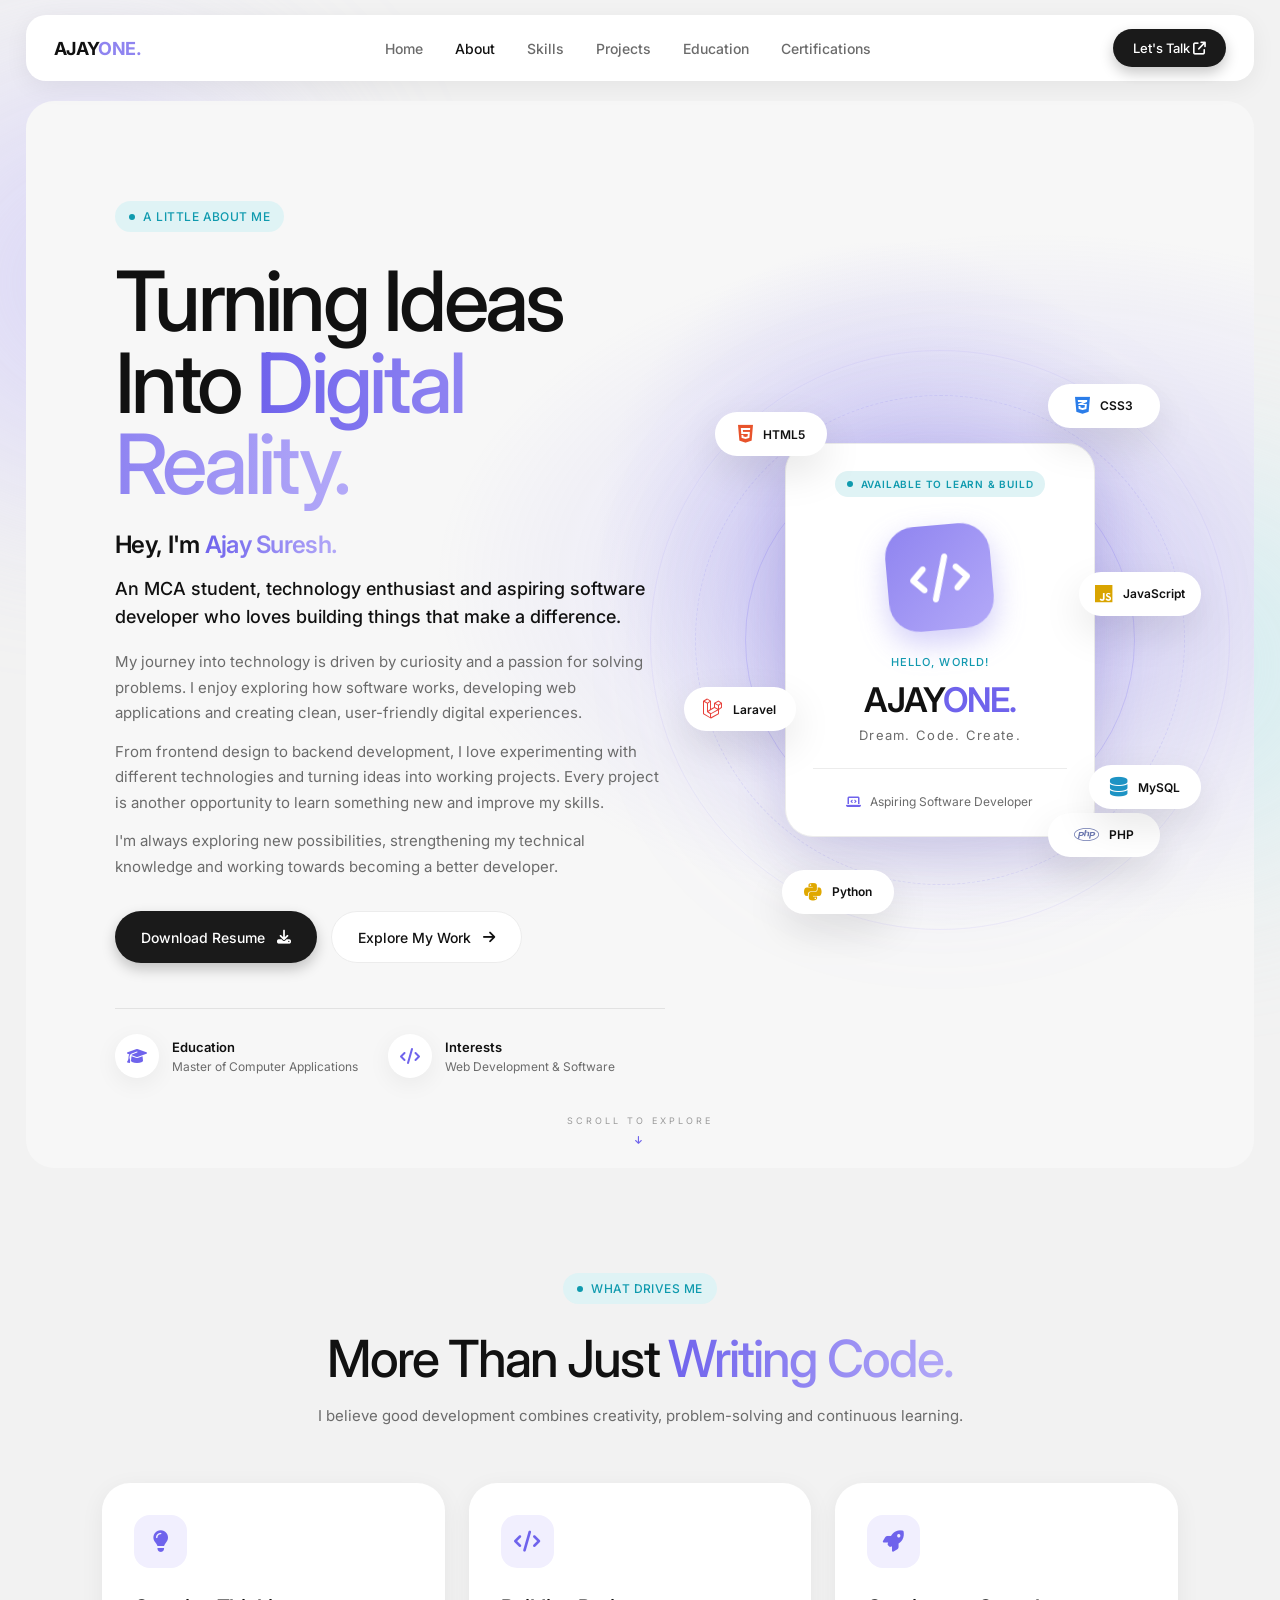
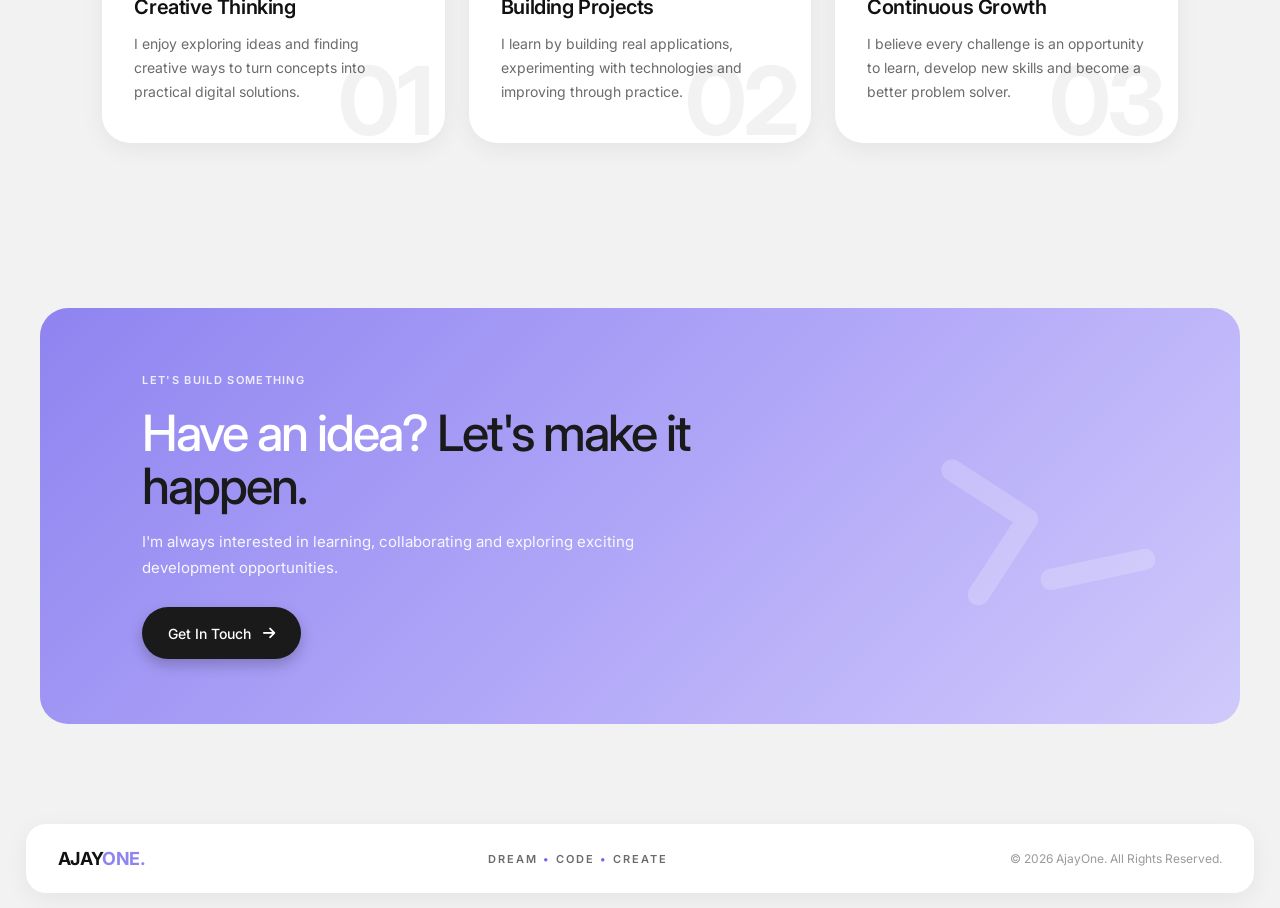
==== about.html @ 37a3a68d "Initial commit - AjayOne Portfolio" ====
<!DOCTYPE html>
<html lang="en">
<head>
    <meta charset="UTF-8">
    <meta name="viewport" content="width=device-width, initial-scale=1.0">
    <meta name="description" content="Meet Ajay Suresh — MCA student, aspiring software developer and technology enthusiast. Explore my journey, skills and interests.">
    <title>About Me | AjayOne</title>

    <link rel="preconnect" href="https://fonts.googleapis.com">
    <link rel="preconnect" href="https://fonts.gstatic.com" crossorigin>
    <link href="https://fonts.googleapis.com/css2?family=Inter:wght@400;500;600;700&display=swap" rel="stylesheet">
    <link rel="stylesheet" href="https://cdnjs.cloudflare.com/ajax/libs/font-awesome/6.7.2/css/all.min.css">

    <link rel="stylesheet" href="Assets/css/style.css">
    <link rel="stylesheet" href="Assets/css/about.css">
    <link rel="stylesheet" href="Assets/css/animations.css">
    <link rel="stylesheet" href="Assets/css/about-animations.css">
</head>

<body>

<!-- Effects -->
<div class="progress"></div>
<div class="cursor-dot"></div>
<div class="cursor-ring"></div>
<div class="blob blob-a" data-depth="60"></div>
<div class="blob blob-b" data-depth="40"></div>

<!-- NAVIGATION -->
<header class="header">
    <a href="index.html" class="logo">Ajay<span>One.</span></a>

    <nav class="navbar" id="navbar">
        <a href="index.html">Home</a>
        <a href="about.html" class="active">About</a>
        <a href="skills.html">Skills</a>
        <a href="projects.html">Projects</a>
        <a href="educations.html">Education</a>
        <a href="certifications.html">Certifications</a>
    </nav>

    <a href="contact.html" class="nav-btn" data-magnetic>
        Let's Talk <i class="fa-solid fa-arrow-up-right-from-square"></i>
    </a>

    <button class="menu-btn" id="menu-btn" aria-label="Toggle navigation" aria-expanded="false">
        <i class="fa-solid fa-bars"></i>
    </button>
</header>

<main>

    <!-- ABOUT HERO -->
    <section class="about-hero">
        <div class="about-container">

            <!-- LEFT CONTENT -->
            <div class="about-content">

                <div class="eyebrow" data-reveal>
                    <span class="eyebrow-dot"></span>
                    A LITTLE ABOUT ME
                </div>

                <h1 data-reveal style="--d:.1s">
                    Turning Ideas Into
                    <span>Digital Reality.</span>
                </h1>

                <h2 data-reveal style="--d:.2s">
                    Hey, I'm <span>Ajay Suresh.</span>
                </h2>

                <p class="about-intro" data-reveal style="--d:.3s">
                    An MCA student, technology enthusiast and aspiring
                    software developer who loves building things that
                    make a difference.
                </p>

                <p class="about-description" data-reveal style="--d:.4s">
                    My journey into technology is driven by curiosity
                    and a passion for solving problems. I enjoy exploring
                    how software works, developing web applications and
                    creating clean, user-friendly digital experiences.
                </p>

                <p class="about-description" data-reveal style="--d:.45s">
                    From frontend design to backend development, I love
                    experimenting with different technologies and turning
                    ideas into working projects. Every project is another
                    opportunity to learn something new and improve my skills.
                </p>

                <p class="about-description" data-reveal style="--d:.5s">
                    I'm always exploring new possibilities, strengthening
                    my technical knowledge and working towards becoming
                    a better developer.
                </p>

                <div class="about-actions" data-reveal style="--d:.6s">
                    <a href="Assets/documents/resume.pdf" class="about-btn primary-btn" data-magnetic download>
                        Download Resume <i class="fa-solid fa-download"></i>
                    </a>
                    <a href="projects.html" class="about-btn secondary-btn" data-magnetic>
                        Explore My Work <i class="fa-solid fa-arrow-right"></i>
                    </a>
                </div>

                <div class="about-highlights" data-reveal style="--d:.7s">
                    <div class="highlight">
                        <span class="highlight-icon"><i class="fa-solid fa-graduation-cap"></i></span>
                        <div>
                            <h3>Education</h3>
                            <p>Master of Computer Applications</p>
                        </div>
                    </div>

                    <div class="highlight">
                        <span class="highlight-icon"><i class="fa-solid fa-code"></i></span>
                        <div>
                            <h3>Interests</h3>
                            <p>Web Development & Software</p>
                        </div>
                    </div>
                </div>

            </div>

            <!-- RIGHT VISUAL -->
            <div class="about-visual">

                <div class="visual-glow"></div>
                <div class="orbit orbit-one"></div>
                <div class="orbit orbit-two"></div>
                <div class="orbit orbit-three"></div>

                <div class="developer-card">
                    <div class="card-top">
                        <span class="status-dot"></span>
                        <span>AVAILABLE TO LEARN & BUILD</span>
                    </div>

                    <div class="developer-avatar"><i class="fa-solid fa-code"></i></div>

                    <span class="developer-label">HELLO, WORLD!</span>
                    <h2>AJAY<span>ONE.</span></h2>
                    <p>Dream. Code. Create.</p>

                    <div class="card-divider"></div>

                    <div class="developer-role">
                        <i class="fa-solid fa-laptop-code"></i>
                        Aspiring Software Developer
                    </div>
                </div>

                <!-- FLOATING TECHNOLOGIES -->
                <div class="tech-badge badge-html" data-depth="40"><i class="fa-brands fa-html5"></i><span>HTML5</span></div>
                <div class="tech-badge badge-css" data-depth="55"><i class="fa-brands fa-css3-alt"></i><span>CSS3</span></div>
                <div class="tech-badge badge-js" data-depth="30"><i class="fa-brands fa-js"></i><span>JavaScript</span></div>
                <div class="tech-badge badge-php" data-depth="50"><i class="fa-brands fa-php"></i><span>PHP</span></div>
                <div class="tech-badge badge-python" data-depth="35"><i class="fa-brands fa-python"></i><span>Python</span></div>
                <div class="tech-badge badge-laravel" data-depth="45"><i class="fa-brands fa-laravel"></i><span>Laravel</span></div>
                <div class="tech-badge badge-mysql" data-depth="25"><i class="fa-solid fa-database"></i><span>MySQL</span></div>

            </div>
        </div>

        <div class="hero-bottom">
            <span>SCROLL TO EXPLORE</span>
            <i class="fa-solid fa-arrow-down"></i>
        </div>
    </section>

    <!-- MY APPROACH -->
    <section class="approach-section">

        <div class="section-heading">
            <div class="eyebrow" data-reveal>
                <span class="eyebrow-dot"></span>
                WHAT DRIVES ME
            </div>

            <h2 data-reveal style="--d:.1s">
                More Than Just <span>Writing Code.</span>
            </h2>

            <p data-reveal style="--d:.2s">
                I believe good development combines creativity,
                problem-solving and continuous learning.
            </p>
        </div>

        <div class="approach-grid">

            <article class="approach-card" data-reveal>
                <div class="approach-icon"><i class="fa-solid fa-lightbulb"></i></div>
                <h3>Creative Thinking</h3>
                <p>
                    I enjoy exploring ideas and finding creative ways
                    to turn concepts into practical digital solutions.
                </p>
                <span class="card-number">01</span>
            </article>

            <article class="approach-card" data-reveal style="--d:.15s">
                <div class="approach-icon"><i class="fa-solid fa-code"></i></div>
                <h3>Building Projects</h3>
                <p>
                    I learn by building real applications, experimenting
                    with technologies and improving through practice.
                </p>
                <span class="card-number">02</span>
            </article>

            <article class="approach-card" data-reveal style="--d:.3s">
                <div class="approach-icon"><i class="fa-solid fa-rocket"></i></div>
                <h3>Continuous Growth</h3>
                <p>
                    I believe every challenge is an opportunity to learn,
                    develop new skills and become a better problem solver.
                </p>
                <span class="card-number">03</span>
            </article>

        </div>
    </section>

    <!-- CLOSING CTA -->
    <section class="about-cta" data-reveal>

        <div class="cta-content">
            <span class="cta-label">LET'S BUILD SOMETHING</span>

            <h2>
                Have an idea?
                <span>Let's make it happen.</span>
            </h2>

            <p>
                I'm always interested in learning, collaborating
                and exploring exciting development opportunities.
            </p>

            <a href="contact.html" class="about-btn primary-btn" data-magnetic>
                Get In Touch <i class="fa-solid fa-arrow-right"></i>
            </a>
        </div>

        <div class="cta-decoration"><i class="fa-solid fa-terminal"></i></div>

    </section>

</main>

<!-- FOOTER -->
<footer class="about-footer">
    <a href="index.html" class="logo">Ajay<span>One.</span></a>
    <p class="footer-tagline">DREAM <span>•</span> CODE <span>•</span> CREATE</p>
    <p class="copyright">© 2026 AjayOne. All Rights Reserved.</p>
</footer>

<script src="Assets/js/about.js"></script>

</body>
</html>
---- Assets/css/style.css ----
/* ==========================================================
   Design tokens (colors taken from the reference design)
   ========================================================== */
:root {
    --bg: #f2f2f2;          /* soft gray page background */
    --surface: #ffffff;     /* cards, header */
    --text: #111111;        /* main text */
    --muted: #6b6b6b;       /* paragraphs */
    --dark: #1a1a1a;        /* black pill buttons */
    --border: #ececec;

    --lavender: #8f84f0;    /* purple gradient card */
    --lavender-soft: #cfc9fb;
    --teal: #0f9aae;        /* teal card / badge text */
    --teal-soft: #dff3f5;   /* badge background */

    --radius-lg: 28px;
    --radius-md: 20px;
    --shadow: 0 6px 24px rgba(0, 0, 0, 0.06);
    --shadow-btn: 0 6px 14px rgba(0, 0, 0, 0.22);
}

/* General Settings */
* {
    margin: 0;
    padding: 0;
    box-sizing: border-box;
    font-family: 'Inter', 'Helvetica Neue', Arial, sans-serif;
    scroll-behavior: smooth;
}

body {
    background: var(--bg);
    color: var(--text);
    overflow-x: hidden;
    -webkit-font-smoothing: antialiased;
}

a {
    text-decoration: none;
    color: inherit;
}

/* Navigation - floating white bar */
.header {
    width: calc(100% - 4%);
    margin: 15px auto 0;
    padding: 14px 28px;
    display: flex;
    align-items: center;
    justify-content: space-between;
    background: var(--surface);
    border-radius: var(--radius-md);
    box-shadow: var(--shadow);
    position: sticky;
    top: 15px;
    z-index: 100;
}

.logo {
    font-size: 18px;
    font-weight: 700;
    letter-spacing: -0.02em;
    text-transform: uppercase;
}

.logo span {
    color: var(--lavender);
}

.navbar {
    display: flex;
    gap: 32px;
}

.navbar a {
    color: var(--muted);
    font-size: 14px;
    font-weight: 500;
    transition: 0.3s;
}

.navbar a:hover,
.navbar a.active {
    color: var(--text);
}

.nav-btn {
    padding: 11px 20px;
    background: var(--dark);
    border-radius: 999px;
    color: #fff;
    font-size: 13px;
    font-weight: 500;
    box-shadow: var(--shadow-btn);
    transition: 0.3s;
}

.nav-btn:hover {
    transform: translateY(-2px);
    background: #000;
}

.menu-btn {
    display: none;
    background: none;
    border: none;
    color: var(--text);
    font-size: 24px;
    cursor: pointer;
}

/* Home Section */
.home {
    min-height: 88vh;
    margin: 20px 2% 0;
    padding: 80px 8%;
    display: flex;
    align-items: center;
    justify-content: space-between;
    gap: 60px;
    background: #f7f7f7;
    border-radius: var(--radius-lg);
}

.home-content {
    max-width: 650px;
}

/* "Available for work" badge */
.welcome {
    display: inline-flex;
    align-items: center;
    background: var(--teal-soft);
    color: var(--teal);
    font-size: 12px;
    font-weight: 500;
    letter-spacing: 0.04em;
    text-transform: uppercase;
    padding: 8px 14px;
    border-radius: 999px;
    margin-bottom: 28px;
}

.welcome span {
    display: inline-block;
    width: 6px;
    height: 6px;
    background: var(--teal);
    border-radius: 50%;
    margin-right: 8px;
}

.home h1 {
    font-size: clamp(48px, 7vw, 92px);
    line-height: 0.98;
    font-weight: 500;
    letter-spacing: -0.045em;
    color: var(--text);
}

.home h1 span {
    background: linear-gradient(90deg, #6f63ec, #b3a9f8);
    -webkit-background-clip: text;
    background-clip: text;
    color: transparent;
}

.description {
    color: var(--muted);
    font-size: 15px;
    line-height: 1.7;
    margin: 28px 0 32px;
    max-width: 440px;
}

/* Buttons - black pills */
.home-buttons {
    display: flex;
    gap: 14px;
    flex-wrap: wrap;
}

.btn {
    padding: 14px 24px;
    border-radius: 999px;
    font-size: 14px;
    font-weight: 500;
    transition: 0.3s;
}

.primary-btn {
    background: var(--dark);
    color: #fff;
    box-shadow: var(--shadow-btn);
}

.primary-btn:hover {
    transform: translateY(-3px);
    background: #000;
}

.secondary-btn {
    background: var(--surface);
    color: var(--text);
    border: 1px solid var(--border);
}

.secondary-btn:hover {
    border-color: var(--dark);
    transform: translateY(-3px);
}

/* Social Links - round white icon buttons */
.social-links {
    display: flex;
    gap: 12px;
    margin-top: 40px;
}

.social-links a {
    width: 44px;
    height: 44px;
    display: flex;
    align-items: center;
    justify-content: center;
    background: var(--surface);
    border-radius: 50%;
    color: var(--text);
    font-size: 18px;
    box-shadow: var(--shadow);
    transition: 0.3s;
}

.social-links a:hover {
    color: var(--lavender);
    transform: translateY(-4px);
}

/* Profile Image */
.home-image {
    position: relative;
    width: 350px;
    height: 420px;
    flex-shrink: 0;
}

.image-glow {
    position: absolute;
    inset: 20px;
    background: linear-gradient(135deg, var(--lavender), var(--lavender-soft));
    filter: blur(70px);
    opacity: 0.6;
}

.profile-card {
    position: relative;
    width: 100%;
    height: 100%;
    padding: 10px;
    border-radius: var(--radius-lg);
    overflow: hidden;
    background: var(--surface);
    box-shadow: var(--shadow);
}

.profile-card img {
    width: 100%;
    height: 100%;
    object-fit: cover;
    border-radius: 20px;
}

.floating-card {
    position: absolute;
    bottom: 25px;
    left: -45px;
    background: var(--surface);
    border: 1px solid var(--border);
    padding: 14px 20px;
    border-radius: 16px;
    display: flex;
    align-items: center;
    gap: 14px;
    box-shadow: 0 10px 30px rgba(0, 0, 0, 0.1);
}

.floating-card i {
    color: var(--lavender);
    font-size: 24px;
}

.floating-card h4 {
    font-size: 15px;
    font-weight: 600;
    color: var(--text);
}

.floating-card p {
    color: var(--muted);
    font-size: 12px;
    margin-top: 3px;
}

/* Responsive */
@media (max-width: 900px) {
    .header {
        padding: 14px 20px;
    }

    .navbar {
        gap: 18px;
    }

    .home {
        padding: 70px 6%;
    }

    .home-image {
        width: 280px;
        height: 350px;
    }
}

@media (max-width: 650px) {
    .nav-btn {
        display: none;
    }

    .menu-btn {
        display: block;
    }

    .navbar {
        display: none;
        position: absolute;
        top: 70px;
        left: 0;
        width: 100%;
        background: var(--surface);
        padding: 25px;
        border-radius: var(--radius-md);
        box-shadow: var(--shadow);
        flex-direction: column;
        text-align: center;
    }

    .navbar.show {
        display: flex;
    }

    .home {
        flex-direction: column;
        text-align: center;
        padding: 55px 7%;
    }

    .description {
        margin-left: auto;
        margin-right: auto;
    }

    .home-buttons,
    .social-links {
        justify-content: center;
    }

    .home-image {
        width: 270px;
        height: 330px;
        margin-top: 30px;
    }

    .floating-card {
        left: -15px;
    }
}

/* animations.css - load AFTER style.css */

/* Scroll progress bar */
.progress {
    position: fixed;
    top: 0;
    left: 0;
    width: 100%;
    height: 3px;
    background: linear-gradient(90deg, var(--lavender), #38bdf8);
    transform: scaleX(0);
    transform-origin: left;
    z-index: 300;
}

/* Drifting background blobs */
.blob {
    position: fixed;
    border-radius: 50%;
    filter: blur(90px);
    opacity: 0.55;
    z-index: -1;
    pointer-events: none;
    animation: drift 14s ease-in-out infinite alternate;
}

.blob-a { width: 420px; height: 420px; background: var(--lavender-soft); top: 8%; left: -120px; }
.blob-b { width: 380px; height: 380px; background: #bfeaf0; bottom: 5%; right: -100px; animation-delay: -6s; }

/* Header */
.header { transition: padding 0.3s, box-shadow 0.3s; }
.header.scrolled { padding-top: 10px; padding-bottom: 10px; box-shadow: var(--shadow-hover); }

/* Hero: glass panel + mouse spotlight */
.home {
    position: relative;
    overflow: hidden;
    background: rgba(255, 255, 255, 0.55);
    backdrop-filter: blur(18px);
}

.home::before {
    content: "";
    position: absolute;
    inset: 0;
    background: radial-gradient(480px circle at var(--mx, 70%) var(--my, 40%), rgba(143, 132, 240, 0.28), transparent 60%);
    pointer-events: none;
}

.home-content,
.home-image { position: relative; z-index: 1; }

/* Headline line-by-line reveal */
.home h1 b { font-weight: inherit; }
.line { display: block; overflow: hidden; padding-bottom: 0.1em; }
.line > b {
    display: block;
    transform: translateY(110%);
    animation: rise 0.9s cubic-bezier(0.2, 0.8, 0.2, 1) forwards;
    animation-delay: calc(var(--i) * 0.12s + 0.2s);
}

/* Animated gradient word */
.home h1 span {
    background: linear-gradient(90deg, #6f63ec, #b3a9f8, #38bdf8, #6f63ec);
    background-size: 300% auto;
    -webkit-background-clip: text;
    background-clip: text;
    animation: shine 6s linear infinite;
}

/* Typed line */
.typed-line { margin-top: 22px; font-size: 20px; font-weight: 500; color: var(--text); }
.typed-line span { color: var(--lavender-deep); }
.caret { display: inline-block; width: 2px; height: 1.1em; margin-left: 3px; vertical-align: -3px; background: var(--lavender-deep); animation: blink 1s steps(1) infinite; }
.typed-line + .description { margin-top: 14px; }

/* Scroll reveal */
[data-reveal] {
    opacity: 0;
    transform: translateY(30px);
    transition: opacity 0.8s ease, transform 0.8s cubic-bezier(0.2, 0.8, 0.2, 1);
    transition-delay: var(--d, 0s);
}
[data-reveal].in { opacity: 1; transform: none; }

/* Pulsing badge dot + glow */
.welcome span { animation: pulse 2s infinite; }
.image-glow { animation: glow 5s ease-in-out infinite alternate; }

/* 3D tilt card + glare */
.home-image { perspective: 900px; }
.profile-card { transform-style: preserve-3d; transition: transform 0.2s ease-out; }
.profile-card::after {
    content: "";
    position: absolute;
    inset: 0;
    border-radius: inherit;
    background: radial-gradient(circle at var(--gx, 50%) var(--gy, 0%), rgba(255, 255, 255, 0.4), transparent 55%);
    opacity: 0;
    transition: opacity 0.3s;
    pointer-events: none;
}
.home-image:hover .profile-card::after { opacity: 1; }

/* Floating tech chips */
.chip {
    position: absolute;
    z-index: 3;
    width: 48px;
    height: 48px;
    display: grid;
    place-items: center;
    border-radius: 16px;
    background: var(--surface);
    box-shadow: var(--shadow-hover);
    font-size: 21px;
    animation: bob 5s ease-in-out infinite;
}
.chip-1 { top: -18px; right: -20px; color: #e8532b; }
.chip-2 { top: 40%; left: -34px; color: #d9a400; animation-delay: -1.5s; }
.chip-3 { bottom: -18px; right: 40px; color: #6c78b0; animation-delay: -3s; }
.floating-card { animation: bob 6s ease-in-out infinite; }

/* Stats */
.stats { display: flex; gap: 36px; margin-top: 40px; padding-top: 26px; border-top: 1px solid #e2e2e2; }
.stats strong { display: block; font-size: 32px; font-weight: 600; letter-spacing: -0.04em; }
.stats span { color: var(--muted); font-size: 13px; }

/* Tech ticker */
.marquee {
    margin: 20px 2% 40px;
    padding: 18px 0;
    overflow: hidden;
    border-radius: var(--radius-md);
    background: var(--surface);
    box-shadow: var(--shadow);
    -webkit-mask-image: linear-gradient(90deg, transparent, #000 8%, #000 92%, transparent);
    mask-image: linear-gradient(90deg, transparent, #000 8%, #000 92%, transparent);
}
.track { display: flex; gap: 14px; width: max-content; animation: scroll 28s linear infinite; }
.marquee:hover .track { animation-play-state: paused; }
.track span {
    display: inline-flex;
    align-items: center;
    gap: 10px;
    padding: 10px 20px;
    border-radius: 999px;
    background: var(--lavender-tint, #f1effe);
    color: var(--text);
    font-size: 14px;
    font-weight: 500;
    white-space: nowrap;
    transition: 0.3s;
}
.track span:hover { background: var(--dark); color: #fff; }
.track i { color: var(--lavender-deep, #6f63ec); }
.track span:hover i { color: #fff; }

/* Button ripple */
.btn { position: relative; overflow: hidden; }
.ripple {
    position: absolute;
    width: 20px;
    height: 20px;
    margin: -10px 0 0 -10px;
    border-radius: 50%;
    background: rgba(255, 255, 255, 0.5);
    pointer-events: none;
    animation: ripple 0.6s ease-out forwards;
}
.secondary-btn .ripple { background: rgba(143, 132, 240, 0.35); }

/* Custom cursor (mouse devices only) */
.cursor-dot,
.cursor-ring {
    position: fixed;
    top: 0;
    left: 0;
    z-index: 999;
    border-radius: 50%;
    pointer-events: none;
    opacity: 0;
    transition: opacity 0.3s, width 0.25s, height 0.25s, margin 0.25s, background 0.25s;
}
.cursor-dot { width: 8px; height: 8px; margin: -4px 0 0 -4px; background: var(--dark); }
.cursor-ring { width: 38px; height: 38px; margin: -19px 0 0 -19px; border: 1.5px solid var(--lavender); }
.cursor-ring.hover { width: 64px; height: 64px; margin: -32px 0 0 -32px; background: rgba(143, 132, 240, 0.18); }
.has-cursor .cursor-dot,
.has-cursor .cursor-ring { opacity: 1; }
.has-cursor, .has-cursor a, .has-cursor button { cursor: none; }

/* Keyframes */
@keyframes rise { to { transform: none; } }
@keyframes shine { to { background-position: 300% center; } }
@keyframes blink { 50% { opacity: 0; } }
@keyframes drift { to { transform: translate(60px, -40px) scale(1.15); } }
@keyframes bob { 50% { transform: translateY(-12px); } }
@keyframes glow { to { opacity: 0.75; transform: scale(1.08); } }
@keyframes scroll { to { transform: translateX(-50%); } }
@keyframes ripple { to { transform: scale(18); opacity: 0; } }
@keyframes pulse {
    0% { box-shadow: 0 0 0 0 rgba(15, 154, 174, 0.5); }
    100% { box-shadow: 0 0 0 10px rgba(15, 154, 174, 0); }
}

/* Responsive */
@media (pointer: coarse) { .cursor-dot, .cursor-ring { display: none; } }
@media (max-width: 650px) {
    .stats { justify-content: center; gap: 24px; }
    .chip-2 { left: -14px; }
    .chip-1 { right: -10px; }
    .typed-line { font-size: 17px; }
}

@media (prefers-reduced-motion: reduce) {
    *, *::before, *::after { animation: none !important; transition: none !important; }
    .line > b, [data-reveal] { opacity: 1; transform: none; }
}
---- Assets/css/about.css ----
/* =========================================
   AJAYONE - ABOUT PAGE (light design)
========================================= */

:root {
    --about-bg: #f2f2f2;
    --about-panel: #f7f7f7;
    --about-card: #ffffff;
    --about-text: #111111;
    --about-muted: #6b6b6b;
    --about-dark: #1a1a1a;
    --about-border: #ececec;

    --about-purple: #6f63ec;
    --about-lavender: #8f84f0;
    --about-lavender-soft: #cfc9fb;
    --about-lavender-tint: #f1effe;
    --about-teal: #0f9aae;
    --about-teal-soft: #dff3f5;
    --about-green: #1f9d55;

    --radius-lg: 28px;
    --radius-md: 20px;
    --shadow: 0 6px 24px rgba(0, 0, 0, 0.06);
    --shadow-hover: 0 16px 40px rgba(0, 0, 0, 0.1);
    --shadow-btn: 0 6px 14px rgba(0, 0, 0, 0.22);
}

html {
    scroll-behavior: smooth;
}

body {
    background: var(--about-bg);
    color: var(--about-text);
    font-family: 'Inter', 'Helvetica Neue', Arial, sans-serif;
    overflow-x: hidden;
    -webkit-font-smoothing: antialiased;
}

/* =========================================
   HERO SECTION
========================================= */

.about-hero {
    position: relative;
    min-height: 850px;
    margin: 20px 2% 0;
    padding: 100px 7% 90px;
    display: flex;
    align-items: center;
    overflow: hidden;
    border-radius: var(--radius-lg);
    background:
        radial-gradient(ellipse at 82% 45%, rgba(143,132,240,0.28), transparent 42%),
        var(--about-panel);
}

.about-container {
    width: 100%;
    max-width: 1400px;
    margin: auto;
    display: grid;
    grid-template-columns: 1.1fr 0.9fr;
    align-items: center;
    gap: 50px;
}

/* =========================================
   LEFT CONTENT
========================================= */

.about-content {
    position: relative;
    z-index: 2;
    animation: contentReveal 1s ease both;
}

/* Eyebrow = teal pill badge */
.eyebrow {
    display: inline-flex;
    align-items: center;
    gap: 8px;
    margin-bottom: 28px;
    padding: 8px 14px;
    border-radius: 999px;
    background: var(--about-teal-soft);
    color: var(--about-teal);
    font-size: 12px;
    font-weight: 500;
    letter-spacing: 0.04em;
    text-transform: uppercase;
}

.eyebrow-dot {
    width: 6px;
    height: 6px;
    border-radius: 50%;
    background: var(--about-teal);
}

.about-content h1 {
    max-width: 720px;
    margin-bottom: 25px;
    font-size: clamp(46px, 6.5vw, 88px);
    line-height: 0.98;
    font-weight: 500;
    letter-spacing: -0.045em;
}

.about-content h1 span,
.about-content h2 span,
.section-heading h2 span,
.cta-content h2 span {
    background: linear-gradient(110deg, #6f63ec, #b3a9f8);
    -webkit-background-clip: text;
    background-clip: text;
    color: transparent;
}

.about-content > h2 {
    font-size: 24px;
    font-weight: 600;
    letter-spacing: -0.03em;
    margin-bottom: 16px;
}

.about-intro {
    max-width: 580px;
    color: var(--about-text);
    font-size: 18px;
    line-height: 1.6;
    font-weight: 500;
    margin-bottom: 17px;
}

.about-description {
    max-width: 580px;
    color: var(--about-muted);
    font-size: 15px;
    line-height: 1.7;
    margin-bottom: 13px;
}

/* =========================================
   BUTTONS
========================================= */

.about-actions {
    display: flex;
    flex-wrap: wrap;
    align-items: center;
    gap: 14px;
    margin-top: 32px;
}

.about-btn {
    min-height: 52px;
    padding: 0 26px;
    display: inline-flex;
    align-items: center;
    justify-content: center;
    gap: 12px;
    border-radius: 999px;
    text-decoration: none;
    font-family: inherit;
    font-size: 14px;
    font-weight: 500;
    transition: 0.3s ease;
}

.primary-btn {
    color: #fff;
    background: var(--about-dark);
    box-shadow: var(--shadow-btn);
}

.primary-btn:hover {
    transform: translateY(-3px);
    background: #000;
}

.secondary-btn {
    color: var(--about-text);
    border: 1px solid var(--about-border);
    background: var(--about-card);
}

.secondary-btn:hover {
    border-color: var(--about-dark);
    transform: translateY(-3px);
}

.about-btn i {
    transition: transform 0.3s ease;
}

.about-btn:hover i {
    transform: translateX(4px);
}

/* =========================================
   QUICK HIGHLIGHTS
========================================= */

.about-highlights {
    display: flex;
    flex-wrap: wrap;
    gap: 30px;
    margin-top: 45px;
    padding-top: 25px;
    border-top: 1px solid #e2e2e2;
}

.highlight {
    display: flex;
    align-items: center;
    gap: 13px;
}

.highlight-icon {
    width: 44px;
    height: 44px;
    display: grid;
    place-items: center;
    color: var(--about-purple);
    background: var(--about-card);
    border-radius: 50%;
    box-shadow: var(--shadow);
}

.highlight h3 {
    font-size: 13px;
    font-weight: 600;
    margin-bottom: 4px;
}

.highlight p {
    color: var(--about-muted);
    font-size: 12px;
}

/* =========================================
   RIGHT VISUAL
========================================= */

.about-visual {
    min-height: 570px;
    position: relative;
    display: flex;
    align-items: center;
    justify-content: center;
    animation: visualReveal 1.2s ease both;
}

.visual-glow {
    position: absolute;
    width: 350px;
    height: 350px;
    border-radius: 50%;
    background: var(--about-lavender);
    opacity: 0.35;
    filter: blur(90px);
}

.orbit {
    position: absolute;
    border: 1px solid rgba(143,132,240,0.3);
    border-radius: 50%;
    pointer-events: none;
}

.orbit-one {
    width: 390px;
    height: 390px;
    animation: orbitRotate 25s linear infinite;
}

.orbit-two {
    width: 490px;
    height: 490px;
    border-style: dashed;
    opacity: 0.6;
    animation: orbitRotate 35s linear infinite reverse;
}

.orbit-three {
    width: 580px;
    height: 580px;
    opacity: 0.35;
}

/* =========================================
   DEVELOPER CARD
========================================= */

.developer-card {
    position: relative;
    z-index: 2;
    width: 310px;
    min-height: 360px;
    padding: 27px;
    text-align: center;
    border-radius: var(--radius-lg);
    border: 1px solid var(--about-border);
    background: var(--about-card);
    box-shadow: 0 20px 50px rgba(60, 50, 140, 0.15);
    transition: 0.4s ease;
}

.developer-card:hover {
    transform: translateY(-8px);
    box-shadow: 0 26px 60px rgba(60, 50, 140, 0.22);
}

.card-top {
    display: inline-flex;
    justify-content: center;
    align-items: center;
    gap: 8px;
    padding: 7px 12px;
    border-radius: 999px;
    background: var(--about-teal-soft);
    color: var(--about-teal);
    font-size: 10px;
    letter-spacing: 0.08em;
    font-weight: 600;
}

.status-dot {
    width: 6px;
    height: 6px;
    background: var(--about-teal);
    border-radius: 50%;
}

.developer-avatar {
    width: 105px;
    height: 105px;
    margin: 28px auto 20px;
    display: grid;
    place-items: center;
    border-radius: 30px;
    background: linear-gradient(135deg, #8f84f0, #b3a9f8);
    box-shadow: 0 12px 30px rgba(143,132,240,0.4);
    transform: rotate(-5deg);
}

.developer-avatar i {
    font-size: 48px;
    color: #fff;
}

.developer-label {
    color: var(--about-teal);
    font-size: 11px;
    letter-spacing: 0.1em;
    font-weight: 500;
}

.developer-card h2 {
    margin-top: 9px;
    font-size: 34px;
    font-weight: 600;
    letter-spacing: -0.03em;
}

.developer-card h2 span {
    color: var(--about-purple);
}

.developer-card > p {
    margin-top: 7px;
    color: var(--about-muted);
    font-size: 13px;
    letter-spacing: 0.1em;
}

.card-divider {
    height: 1px;
    background: var(--about-border);
    margin: 25px 0;
}

.developer-role {
    display: flex;
    align-items: center;
    justify-content: center;
    gap: 9px;
    color: var(--about-muted);
    font-size: 12px;
}

.developer-role i {
    color: var(--about-purple);
}

/* =========================================
   FLOATING TECH BADGES
========================================= */

.tech-badge {
    position: absolute;
    z-index: 3;
    min-width: 112px;
    padding: 12px 16px;
    display: flex;
    align-items: center;
    justify-content: center;
    gap: 10px;
    border-radius: 999px;
    background: var(--about-card);
    color: var(--about-text);
    font-size: 12px;
    font-weight: 600;
    box-shadow: var(--shadow-hover);
    animation: floatBadge 4s ease-in-out infinite;
    transition: transform 0.3s ease;
}

.tech-badge i {
    font-size: 20px;
}

.badge-html {
    top: 10%;
    left: 0;
    animation-delay: 0s;
}

.badge-html i { color: #e8532b; }

.badge-css {
    top: 5%;
    right: 1%;
    animation-delay: 0.6s;
}

.badge-css i { color: #2b7de9; }

.badge-js {
    top: 38%;
    right: -8%;
    animation-delay: 1s;
}

.badge-js i { color: #d9a400; }

.badge-php {
    bottom: 12%;
    right: 1%;
    animation-delay: 1.5s;
}

.badge-php i { color: #6c78b0; }

.badge-python {
    bottom: 2%;
    left: 15%;
    animation-delay: 0.8s;
}

.badge-python i { color: #e0a800; }

.badge-laravel {
    bottom: 34%;
    left: -7%;
    animation-delay: 1.8s;
}

.badge-laravel i { color: #e8403a; }

.badge-mysql {
    top: 72%;
    right: -8%;
    animation-delay: 2.2s;
}

.badge-mysql i { color: #1d93c4; }

/* =========================================
   SCROLL INDICATOR
========================================= */

.hero-bottom {
    position: absolute;
    bottom: 24px;
    left: 50%;
    display: flex;
    flex-direction: column;
    align-items: center;
    gap: 9px;
    transform: translateX(-50%);
    color: #9a9a9a;
    font-size: 9px;
    letter-spacing: 3px;
}

.hero-bottom i {
    color: var(--about-purple);
    animation: scrollDown 1.5s infinite;
}

/* =========================================
   APPROACH SECTION
========================================= */

.approach-section {
    padding: 105px 8%;
    background: var(--about-bg);
}

.section-heading {
    max-width: 680px;
    margin: 0 auto 55px;
    text-align: center;
}

.section-heading .eyebrow {
    justify-content: center;
}

.section-heading h2 {
    font-size: clamp(32px, 4vw, 52px);
    font-weight: 500;
    line-height: 1.05;
    letter-spacing: -0.04em;
    margin-bottom: 17px;
}

.section-heading > p {
    color: var(--about-muted);
    font-size: 15px;
    line-height: 1.7;
}

/* =========================================
   APPROACH CARDS
========================================= */

.approach-grid {
    max-width: 1200px;
    margin: auto;
    display: grid;
    grid-template-columns: repeat(3, 1fr);
    gap: 24px;
}

.approach-card {
    position: relative;
    min-height: 260px;
    padding: 32px;
    overflow: hidden;
    border-radius: var(--radius-lg);
    background: var(--about-card);
    box-shadow: var(--shadow);
    transition: 0.35s ease;
}

.approach-card:hover {
    transform: translateY(-8px);
    box-shadow: var(--shadow-hover);
}

.approach-icon {
    width: 53px;
    height: 53px;
    display: grid;
    place-items: center;
    margin-bottom: 27px;
    border-radius: 16px;
    color: var(--about-purple);
    background: var(--about-lavender-tint);
    font-size: 21px;
}

.approach-card h3 {
    margin-bottom: 13px;
    font-size: 20px;
    font-weight: 600;
    letter-spacing: -0.02em;
}

.approach-card p {
    max-width: 300px;
    color: var(--about-muted);
    font-size: 14px;
    line-height: 1.7;
}

.card-number {
    position: absolute;
    bottom: -15px;
    right: 15px;
    color: rgba(0,0,0,0.05);
    font-size: 95px;
    font-weight: 700;
    letter-spacing: -0.04em;
    pointer-events: none;
}

/* =========================================
   CALL TO ACTION (lavender gradient card)
========================================= */

.about-cta {
    position: relative;
    max-width: 1200px;
    min-height: 340px;
    margin: 60px auto 100px;
    padding: 65px 8%;
    display: flex;
    align-items: center;
    justify-content: space-between;
    overflow: hidden;
    border-radius: var(--radius-lg);
    background: linear-gradient(135deg, #8f84f0 0%, #b3a9f8 55%, #cfc9fb 100%);
    color: #fff;
}

.cta-content {
    position: relative;
    z-index: 2;
    max-width: 650px;
}

.cta-label {
    display: block;
    color: rgba(255,255,255,0.85);
    font-size: 11px;
    letter-spacing: 0.12em;
    font-weight: 600;
    margin-bottom: 20px;
}

.cta-content h2 {
    font-size: clamp(30px, 4vw, 50px);
    font-weight: 500;
    line-height: 1.05;
    letter-spacing: -0.04em;
    margin-bottom: 17px;
    color: #fff;
}

.cta-content h2 span {
    background: none;
    -webkit-background-clip: initial;
    background-clip: initial;
    color: var(--about-dark);
}

.cta-content p {
    max-width: 560px;
    margin-bottom: 27px;
    color: rgba(255,255,255,0.92);
    font-size: 15px;
    line-height: 1.7;
}

.cta-decoration {
    position: absolute;
    right: 8%;
    color: rgba(255,255,255,0.2);
    font-size: 170px;
    transform: rotate(-12deg);
}

/* =========================================
   FOOTER
========================================= */

.about-footer {
    margin: 0 2% 15px;
    padding: 24px 32px;
    display: flex;
    justify-content: space-between;
    align-items: center;
    flex-wrap: wrap;
    gap: 20px;
    border-radius: var(--radius-md);
    background: var(--about-card);
    box-shadow: var(--shadow);
}

.about-footer .logo {
    color: var(--about-text);
    font-size: 18px;
    font-weight: 700;
    letter-spacing: -0.02em;
    text-transform: uppercase;
    text-decoration: none;
}

.about-footer .logo span {
    color: var(--about-lavender);
}

.footer-tagline {
    color: var(--about-muted);
    font-size: 11px;
    letter-spacing: 2px;
    font-weight: 600;
}

.footer-tagline span {
    color: var(--about-purple);
}

.copyright {
    color: #9a9a9a;
    font-size: 12px;
}

/* =========================================
   ANIMATIONS
========================================= */

@keyframes floatBadge {
    0%, 100% { transform: translateY(0); }
    50% { transform: translateY(-13px); }
}

@keyframes orbitRotate {
    from { transform: rotate(0deg); }
    to { transform: rotate(360deg); }
}

@keyframes contentReveal {
    from { opacity: 0; transform: translateY(35px); }
    to { opacity: 1; transform: translateY(0); }
}

@keyframes visualReveal {
    from { opacity: 0; transform: scale(0.9); }
    to { opacity: 1; transform: scale(1); }
}

@keyframes scrollDown {
    0%, 100% { transform: translateY(0); }
    50% { transform: translateY(7px); }
}

/* =========================================
   TABLET RESPONSIVE
========================================= */

@media (max-width: 1100px) {

    .about-hero {
        padding-left: 5%;
        padding-right: 5%;
    }

    .about-container {
        grid-template-columns: 1fr 0.9fr;
        gap: 20px;
    }

    .about-content h1 {
        font-size: 58px;
    }

    .about-visual {
        transform: scale(0.85);
    }

    .orbit-three {
        display: none;
    }

    .approach-section {
        padding-left: 4%;
        padding-right: 4%;
    }

    .about-cta {
        margin-left: 2%;
        margin-right: 2%;
    }
}

/* =========================================
   MOBILE RESPONSIVE
========================================= */

@media (max-width: 768px) {

    .about-hero {
        min-height: auto;
        padding: 70px 6% 70px;
    }

    .about-container {
        grid-template-columns: 1fr;
        gap: 25px;
    }

    .about-content h1 {
        font-size: clamp(44px, 11vw, 62px);
    }

    .about-content > h2 {
        font-size: 22px;
    }

    .about-intro {
        font-size: 17px;
    }

    .about-description {
        font-size: 14px;
    }

    .about-highlights {
        gap: 20px;
    }

    .about-visual {
        min-height: 490px;
        transform: scale(0.9);
        margin: -10px 0;
    }

    .orbit-one {
        width: 320px;
        height: 320px;
    }

    .orbit-two {
        width: 410px;
        height: 410px;
    }

    .developer-card {
        width: 285px;
    }

    .badge-js,
    .badge-mysql {
        right: -1%;
    }

    .badge-laravel {
        left: -1%;
    }

    .approach-section {
        padding: 70px 4%;
    }

    .approach-grid {
        grid-template-columns: 1fr;
        gap: 18px;
    }

    .approach-card {
        min-height: 220px;
    }

    .about-cta {
        margin: 50px 2%;
        padding: 45px 7%;
        min-height: 350px;
    }

    .cta-decoration {
        font-size: 110px;
        right: 5%;
        bottom: 15px;
    }

    .about-footer {
        flex-direction: column;
        text-align: center;
        padding: 30px 6%;
    }

    .hero-bottom {
        display: none;
    }
}

/* =========================================
   SMALL MOBILE
========================================= */

@media (max-width: 480px) {

    .about-hero {
        padding-top: 60px;
    }

    .about-content h1 {
        font-size: 43px;
    }

    .about-actions {
        flex-direction: column;
        align-items: stretch;
    }

    .about-btn {
        width: 100%;
    }

    .about-highlights {
        flex-direction: column;
    }

    .about-visual {
        min-height: 400px;
        transform: scale(0.78);
        margin: -25px -30px;
    }

    .developer-card {
        width: 280px;
    }

    .orbit-one {
        width: 300px;
        height: 300px;
    }

    .orbit-two {
        width: 370px;
        height: 370px;
    }

    .tech-badge {
        min-width: 95px;
        padding: 10px;
        font-size: 10px;
    }

    .tech-badge i {
        font-size: 17px;
    }

    .badge-js {
        right: -4%;
    }

    .badge-laravel {
        left: -4%;
    }

    .section-heading h2 {
        font-size: 32px;
    }

    .about-cta {
        padding: 40px 7%;
    }

    .cta-content h2 {
        font-size: 32px;
    }
}

/* =========================================
   ACCESSIBILITY
========================================= */

@media (prefers-reduced-motion: reduce) {

    *,
    *::before,
    *::after {
        animation-duration: 0.01ms !important;
        animation-iteration-count: 1 !important;
        scroll-behavior: auto !important;
        transition-duration: 0.01ms !important;
    }
}
/* about-animations.css - load AFTER animations.css (about page only) */

/* Mouse spotlight on hero */
.about-hero::before {
    content: "";
    position: absolute;
    inset: 0;
    background: radial-gradient(480px circle at var(--mx, 70%) var(--my, 40%), rgba(143, 132, 240, 0.3), transparent 60%);
    pointer-events: none;
}

.about-container { position: relative; z-index: 1; }

/* Animated gradient words */
.about-content h1 span,
.about-content > h2 span,
.section-heading h2 span {
    background: linear-gradient(90deg, #6f63ec, #b3a9f8, #38bdf8, #6f63ec);
    background-size: 300% auto;
    -webkit-background-clip: text;
    background-clip: text;
    animation: shine 6s linear infinite;
}

.eyebrow-dot { animation: pulse 2s infinite; }
.visual-glow { animation: glow 5s ease-in-out infinite alternate; }
.developer-avatar { animation: wobble 6s ease-in-out infinite; }

/* 3D tilt + glare on developer card */
.about-visual { perspective: 900px; }
.developer-card {
    transform-style: preserve-3d;
    transition: transform 0.2s ease-out, box-shadow 0.4s;
}
.developer-card::after {
    content: "";
    position: absolute;
    inset: 0;
    border-radius: inherit;
    background: radial-gradient(circle at var(--gx, 50%) var(--gy, 0%), rgba(255, 255, 255, 0.45), transparent 55%);
    opacity: 0;
    transition: opacity 0.3s;
    pointer-events: none;
}
.about-visual:hover .developer-card::after { opacity: 1; }

/* Approach cards: cursor spotlight + icon pop */
.about-btn { position: relative; overflow: hidden; }
.approach-card::before {
    content: "";
    position: absolute;
    inset: 0;
    background: radial-gradient(260px circle at var(--cx, 50%) var(--cy, 0), rgba(143, 132, 240, 0.2), transparent 70%);
    opacity: 0;
    transition: opacity 0.3s;
    pointer-events: none;
}
.approach-card:hover::before { opacity: 1; }
.approach-icon { transition: transform 0.35s cubic-bezier(0.2, 0.8, 0.2, 1), background 0.3s; }
.approach-card:hover .approach-icon { transform: rotate(-8deg) scale(1.12); background: var(--about-lavender-soft, #cfc9fb); }
.card-number { transition: transform 0.4s, color 0.4s; }
.approach-card:hover .card-number { transform: translateY(-8px); color: rgba(111, 99, 236, 0.12); }

@keyframes wobble {
    50% { transform: rotate(4deg) translateY(-8px); }
}
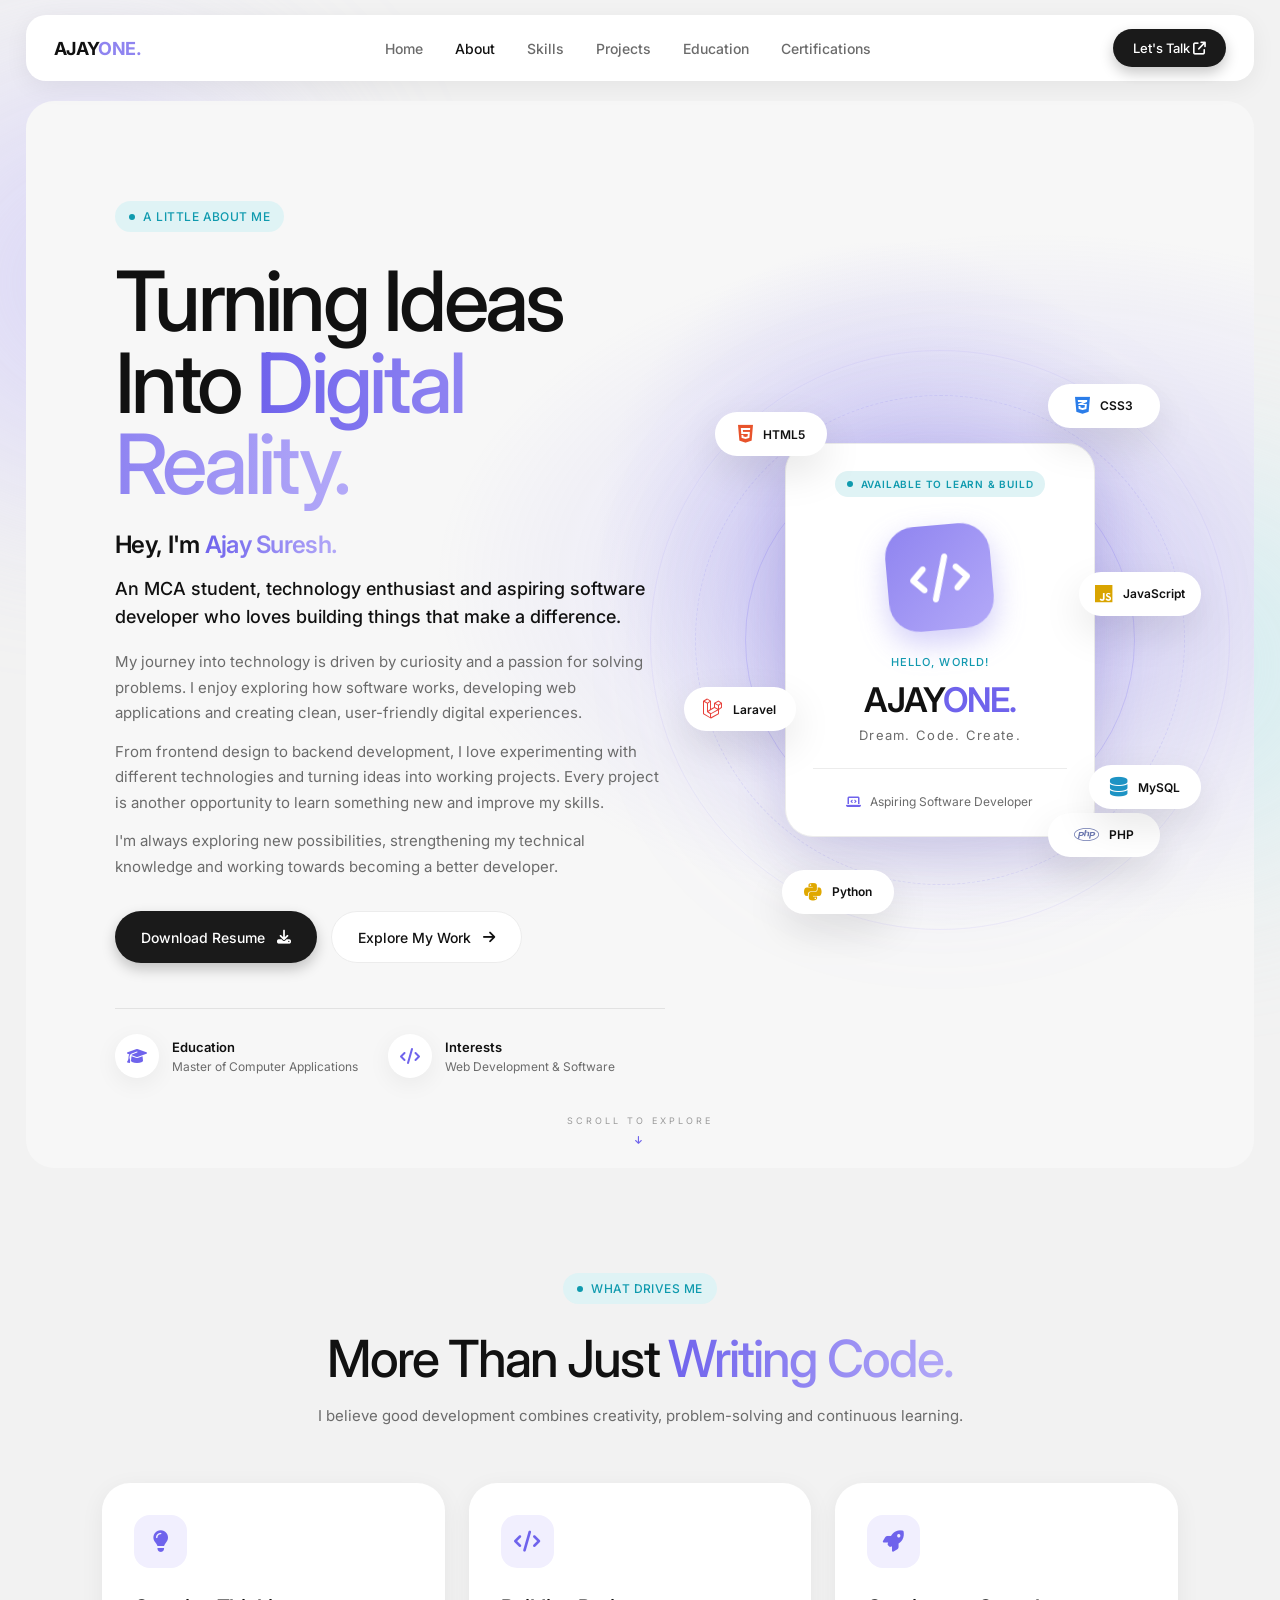
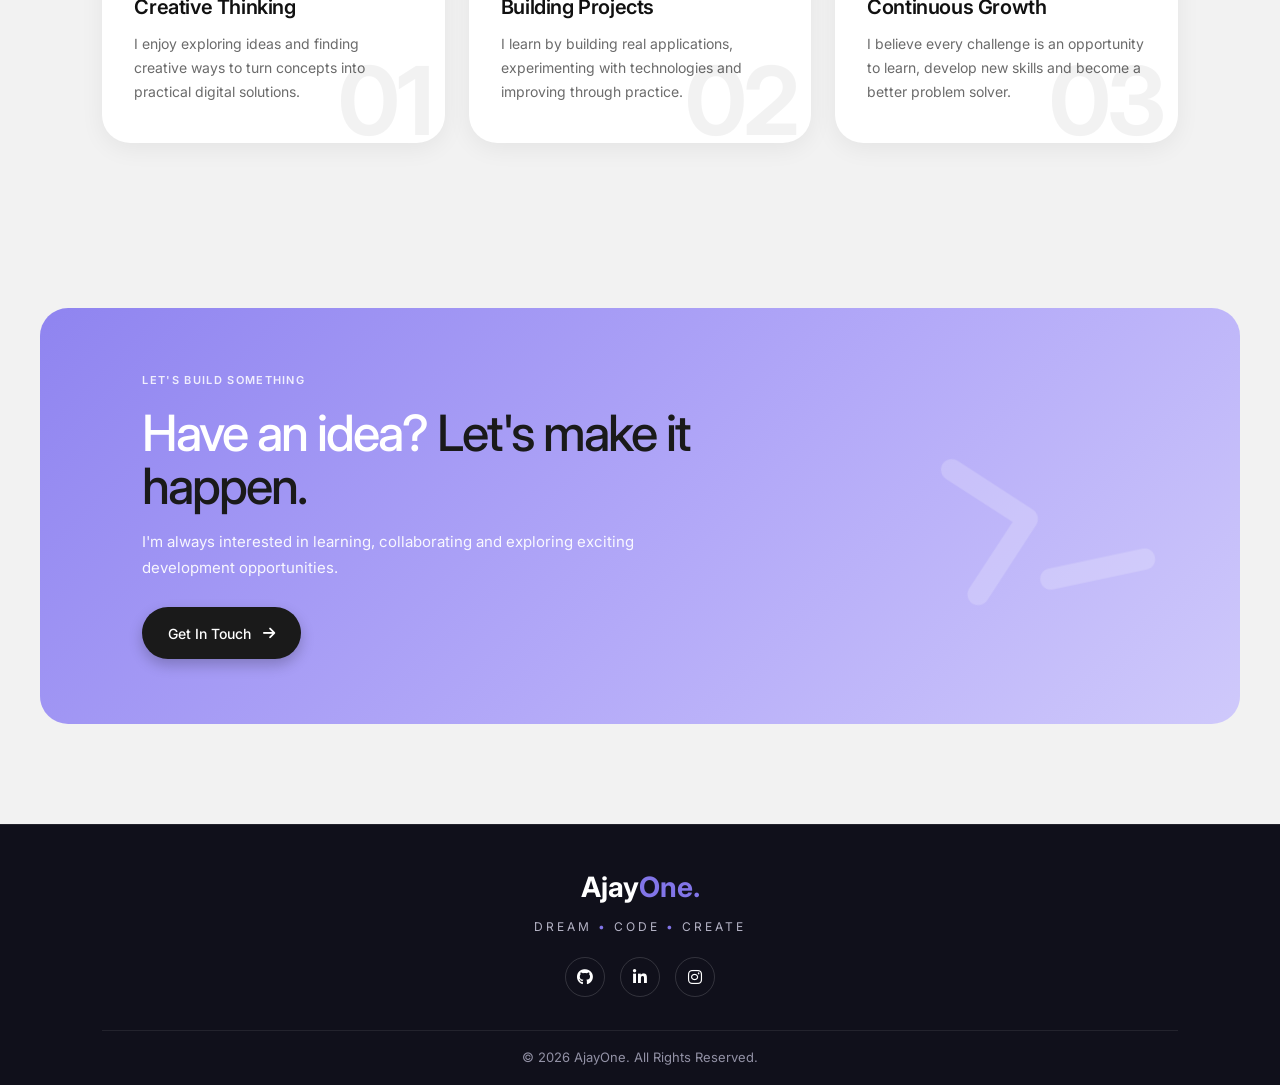
==== commit 29f3d8b2: "Updated portfolio Website" ====
--- a/about.html
+++ b/about.html
@@ -1,266 +1,428 @@
+
 <!DOCTYPE html>
 <html lang="en">
+
 <head>
     <meta charset="UTF-8">
     <meta name="viewport" content="width=device-width, initial-scale=1.0">
-    <meta name="description" content="Meet Ajay Suresh — MCA student, aspiring software developer and technology enthusiast. Explore my journey, skills and interests.">
+    <link rel="icon" href="./Assets/images/logo.png?v=2" type="image/png">
+    <meta name="description"
+        content="Meet Ajay Suresh — MCA student, aspiring software developer and technology enthusiast. Explore my journey, skills and interests.">
+
     <title>About Me | AjayOne</title>
 
+    <!-- Google Fonts -->
     <link rel="preconnect" href="https://fonts.googleapis.com">
     <link rel="preconnect" href="https://fonts.gstatic.com" crossorigin>
-    <link href="https://fonts.googleapis.com/css2?family=Inter:wght@400;500;600;700&display=swap" rel="stylesheet">
-    <link rel="stylesheet" href="https://cdnjs.cloudflare.com/ajax/libs/font-awesome/6.7.2/css/all.min.css">
-
+
+    <link href="https://fonts.googleapis.com/css2?family=Inter:wght@400;500;600;700&display=swap"
+        rel="stylesheet">
+
+    <!-- Font Awesome -->
+    <link rel="stylesheet"
+        href="https://cdnjs.cloudflare.com/ajax/libs/font-awesome/6.7.2/css/all.min.css">
+
+    <!-- CSS -->
     <link rel="stylesheet" href="Assets/css/style.css">
     <link rel="stylesheet" href="Assets/css/about.css">
     <link rel="stylesheet" href="Assets/css/animations.css">
     <link rel="stylesheet" href="Assets/css/about-animations.css">
+    <link rel="stylesheet" href="Assets/css/footer.css">
+
 </head>
 
 <body>
 
-<!-- Effects -->
-<div class="progress"></div>
-<div class="cursor-dot"></div>
-<div class="cursor-ring"></div>
-<div class="blob blob-a" data-depth="60"></div>
-<div class="blob blob-b" data-depth="40"></div>
-
-<!-- NAVIGATION -->
-<header class="header">
-    <a href="index.html" class="logo">Ajay<span>One.</span></a>
-
-    <nav class="navbar" id="navbar">
-        <a href="index.html">Home</a>
-        <a href="about.html" class="active">About</a>
-        <a href="skills.html">Skills</a>
-        <a href="projects.html">Projects</a>
-        <a href="educations.html">Education</a>
-        <a href="certifications.html">Certifications</a>
-    </nav>
-
-    <a href="contact.html" class="nav-btn" data-magnetic>
-        Let's Talk <i class="fa-solid fa-arrow-up-right-from-square"></i>
-    </a>
-
-    <button class="menu-btn" id="menu-btn" aria-label="Toggle navigation" aria-expanded="false">
-        <i class="fa-solid fa-bars"></i>
-    </button>
-</header>
-
-<main>
-
-    <!-- ABOUT HERO -->
-    <section class="about-hero">
-        <div class="about-container">
-
-            <!-- LEFT CONTENT -->
-            <div class="about-content">
+    <!-- ==============================
+         BACKGROUND EFFECTS
+    =============================== -->
+
+    <div class="progress"></div>
+
+    <div class="cursor-dot"></div>
+    <div class="cursor-ring"></div>
+
+    <div class="blob blob-a" data-depth="60"></div>
+    <div class="blob blob-b" data-depth="40"></div>
+
+
+    <!-- ==============================
+         COMMON HEADER
+    =============================== -->
+
+    <div id="header-placeholder"></div>
+
+
+    <!-- ==============================
+         MAIN CONTENT
+    =============================== -->
+
+    <main>
+
+        <!-- ABOUT HERO -->
+
+        <section class="about-hero">
+
+            <div class="about-container">
+
+                <!-- LEFT CONTENT -->
+
+                <div class="about-content">
+
+                    <div class="eyebrow" data-reveal>
+                        <span class="eyebrow-dot"></span>
+                        A LITTLE ABOUT ME
+                    </div>
+
+                    <h1 data-reveal style="--d:.1s">
+                        Turning Ideas Into
+                        <span>Digital Reality.</span>
+                    </h1>
+
+                    <h2 data-reveal style="--d:.2s">
+                        Hey, I'm <span>Ajay Suresh.</span>
+                    </h2>
+
+                    <p class="about-intro" data-reveal style="--d:.3s">
+                        An MCA student, technology enthusiast and aspiring
+                        software developer who loves building things that
+                        make a difference.
+                    </p>
+
+                    <p class="about-description" data-reveal style="--d:.4s">
+                        My journey into technology is driven by curiosity
+                        and a passion for solving problems. I enjoy exploring
+                        how software works, developing web applications and
+                        creating clean, user-friendly digital experiences.
+                    </p>
+
+                    <p class="about-description" data-reveal style="--d:.45s">
+                        From frontend design to backend development, I love
+                        experimenting with different technologies and turning
+                        ideas into working projects. Every project is another
+                        opportunity to learn something new and improve my skills.
+                    </p>
+
+                    <p class="about-description" data-reveal style="--d:.5s">
+                        I'm always exploring new possibilities, strengthening
+                        my technical knowledge and working towards becoming
+                        a better developer.
+                    </p>
+
+
+                    <!-- ACTION BUTTONS -->
+
+                    <div class="about-actions" data-reveal style="--d:.6s">
+
+                        <a href="Assets/documents/resume.pdf"
+                            class="about-btn primary-btn"
+                            data-magnetic
+                            download>
+
+                            Download Resume
+                            <i class="fa-solid fa-download"></i>
+
+                        </a>
+
+                        <a href="projects.html"
+                            class="about-btn secondary-btn"
+                            data-magnetic>
+
+                            Explore My Work
+                            <i class="fa-solid fa-arrow-right"></i>
+
+                        </a>
+
+                    </div>
+
+
+                    <!-- HIGHLIGHTS -->
+
+                    <div class="about-highlights" data-reveal style="--d:.7s">
+
+                        <div class="highlight">
+
+                            <span class="highlight-icon">
+                                <i class="fa-solid fa-graduation-cap"></i>
+                            </span>
+
+                            <div>
+                                <h3>Education</h3>
+                                <p>Master of Computer Applications</p>
+                            </div>
+
+                        </div>
+
+
+                        <div class="highlight">
+
+                            <span class="highlight-icon">
+                                <i class="fa-solid fa-code"></i>
+                            </span>
+
+                            <div>
+                                <h3>Interests</h3>
+                                <p>Web Development & Software</p>
+                            </div>
+
+                        </div>
+
+                    </div>
+
+                </div>
+
+
+                <!-- RIGHT VISUAL -->
+
+                <div class="about-visual">
+
+                    <div class="visual-glow"></div>
+
+                    <div class="orbit orbit-one"></div>
+                    <div class="orbit orbit-two"></div>
+                    <div class="orbit orbit-three"></div>
+
+
+                    <!-- DEVELOPER CARD -->
+
+                    <div class="developer-card">
+
+                        <div class="card-top">
+                            <span class="status-dot"></span>
+                            <span>AVAILABLE TO LEARN & BUILD</span>
+                        </div>
+
+                        <div class="developer-avatar">
+                            <i class="fa-solid fa-code"></i>
+                        </div>
+
+                        <span class="developer-label">
+                            HELLO, WORLD!
+                        </span>
+
+                        <h2>
+                            AJAY<span>ONE.</span>
+                        </h2>
+
+                        <p>Dream. Code. Create.</p>
+
+                        <div class="card-divider"></div>
+
+                        <div class="developer-role">
+                            <i class="fa-solid fa-laptop-code"></i>
+                            Aspiring Software Developer
+                        </div>
+
+                    </div>
+
+
+                    <!-- FLOATING TECHNOLOGIES -->
+
+                    <div class="tech-badge badge-html" data-depth="40">
+                        <i class="fa-brands fa-html5"></i>
+                        <span>HTML5</span>
+                    </div>
+
+                    <div class="tech-badge badge-css" data-depth="55">
+                        <i class="fa-brands fa-css3-alt"></i>
+                        <span>CSS3</span>
+                    </div>
+
+                    <div class="tech-badge badge-js" data-depth="30">
+                        <i class="fa-brands fa-js"></i>
+                        <span>JavaScript</span>
+                    </div>
+
+                    <div class="tech-badge badge-php" data-depth="50">
+                        <i class="fa-brands fa-php"></i>
+                        <span>PHP</span>
+                    </div>
+
+                    <div class="tech-badge badge-python" data-depth="35">
+                        <i class="fa-brands fa-python"></i>
+                        <span>Python</span>
+                    </div>
+
+                    <div class="tech-badge badge-laravel" data-depth="45">
+                        <i class="fa-brands fa-laravel"></i>
+                        <span>Laravel</span>
+                    </div>
+
+                    <div class="tech-badge badge-mysql" data-depth="25">
+                        <i class="fa-solid fa-database"></i>
+                        <span>MySQL</span>
+                    </div>
+
+                </div>
+
+            </div>
+
+
+            <!-- SCROLL INDICATOR -->
+
+            <div class="hero-bottom">
+
+                <span>SCROLL TO EXPLORE</span>
+
+                <i class="fa-solid fa-arrow-down"></i>
+
+            </div>
+
+        </section>
+
+
+
+        <!-- ==============================
+             MY APPROACH
+        =============================== -->
+
+        <section class="approach-section">
+
+            <div class="section-heading">
 
                 <div class="eyebrow" data-reveal>
                     <span class="eyebrow-dot"></span>
-                    A LITTLE ABOUT ME
+                    WHAT DRIVES ME
                 </div>
 
-                <h1 data-reveal style="--d:.1s">
-                    Turning Ideas Into
-                    <span>Digital Reality.</span>
-                </h1>
-
-                <h2 data-reveal style="--d:.2s">
-                    Hey, I'm <span>Ajay Suresh.</span>
+                <h2 data-reveal style="--d:.1s">
+                    More Than Just <span>Writing Code.</span>
                 </h2>
 
-                <p class="about-intro" data-reveal style="--d:.3s">
-                    An MCA student, technology enthusiast and aspiring
-                    software developer who loves building things that
-                    make a difference.
+                <p data-reveal style="--d:.2s">
+                    I believe good development combines creativity,
+                    problem-solving and continuous learning.
                 </p>
 
-                <p class="about-description" data-reveal style="--d:.4s">
-                    My journey into technology is driven by curiosity
-                    and a passion for solving problems. I enjoy exploring
-                    how software works, developing web applications and
-                    creating clean, user-friendly digital experiences.
+            </div>
+
+
+            <!-- APPROACH CARDS -->
+
+            <div class="approach-grid">
+
+
+                <article class="approach-card" data-reveal>
+
+                    <div class="approach-icon">
+                        <i class="fa-solid fa-lightbulb"></i>
+                    </div>
+
+                    <h3>Creative Thinking</h3>
+
+                    <p>
+                        I enjoy exploring ideas and finding creative ways
+                        to turn concepts into practical digital solutions.
+                    </p>
+
+                    <span class="card-number">01</span>
+
+                </article>
+
+
+
+                <article class="approach-card" data-reveal style="--d:.15s">
+
+                    <div class="approach-icon">
+                        <i class="fa-solid fa-code"></i>
+                    </div>
+
+                    <h3>Building Projects</h3>
+
+                    <p>
+                        I learn by building real applications, experimenting
+                        with technologies and improving through practice.
+                    </p>
+
+                    <span class="card-number">02</span>
+
+                </article>
+
+
+
+                <article class="approach-card" data-reveal style="--d:.3s">
+
+                    <div class="approach-icon">
+                        <i class="fa-solid fa-rocket"></i>
+                    </div>
+
+                    <h3>Continuous Growth</h3>
+
+                    <p>
+                        I believe every challenge is an opportunity to learn,
+                        develop new skills and become a better problem solver.
+                    </p>
+
+                    <span class="card-number">03</span>
+
+                </article>
+
+
+            </div>
+
+        </section>
+
+
+
+        <!-- ==============================
+             CLOSING CTA
+        =============================== -->
+
+        <section class="about-cta" data-reveal>
+
+            <div class="cta-content">
+
+                <span class="cta-label">
+                    LET'S BUILD SOMETHING
+                </span>
+
+                <h2>
+                    Have an idea?
+                    <span>Let's make it happen.</span>
+                </h2>
+
+                <p>
+                    I'm always interested in learning, collaborating
+                    and exploring exciting development opportunities.
                 </p>
 
-                <p class="about-description" data-reveal style="--d:.45s">
-                    From frontend design to backend development, I love
-                    experimenting with different technologies and turning
-                    ideas into working projects. Every project is another
-                    opportunity to learn something new and improve my skills.
-                </p>
-
-                <p class="about-description" data-reveal style="--d:.5s">
-                    I'm always exploring new possibilities, strengthening
-                    my technical knowledge and working towards becoming
-                    a better developer.
-                </p>
-
-                <div class="about-actions" data-reveal style="--d:.6s">
-                    <a href="Assets/documents/resume.pdf" class="about-btn primary-btn" data-magnetic download>
-                        Download Resume <i class="fa-solid fa-download"></i>
-                    </a>
-                    <a href="projects.html" class="about-btn secondary-btn" data-magnetic>
-                        Explore My Work <i class="fa-solid fa-arrow-right"></i>
-                    </a>
-                </div>
-
-                <div class="about-highlights" data-reveal style="--d:.7s">
-                    <div class="highlight">
-                        <span class="highlight-icon"><i class="fa-solid fa-graduation-cap"></i></span>
-                        <div>
-                            <h3>Education</h3>
-                            <p>Master of Computer Applications</p>
-                        </div>
-                    </div>
-
-                    <div class="highlight">
-                        <span class="highlight-icon"><i class="fa-solid fa-code"></i></span>
-                        <div>
-                            <h3>Interests</h3>
-                            <p>Web Development & Software</p>
-                        </div>
-                    </div>
-                </div>
-
-            </div>
-
-            <!-- RIGHT VISUAL -->
-            <div class="about-visual">
-
-                <div class="visual-glow"></div>
-                <div class="orbit orbit-one"></div>
-                <div class="orbit orbit-two"></div>
-                <div class="orbit orbit-three"></div>
-
-                <div class="developer-card">
-                    <div class="card-top">
-                        <span class="status-dot"></span>
-                        <span>AVAILABLE TO LEARN & BUILD</span>
-                    </div>
-
-                    <div class="developer-avatar"><i class="fa-solid fa-code"></i></div>
-
-                    <span class="developer-label">HELLO, WORLD!</span>
-                    <h2>AJAY<span>ONE.</span></h2>
-                    <p>Dream. Code. Create.</p>
-
-                    <div class="card-divider"></div>
-
-                    <div class="developer-role">
-                        <i class="fa-solid fa-laptop-code"></i>
-                        Aspiring Software Developer
-                    </div>
-                </div>
-
-                <!-- FLOATING TECHNOLOGIES -->
-                <div class="tech-badge badge-html" data-depth="40"><i class="fa-brands fa-html5"></i><span>HTML5</span></div>
-                <div class="tech-badge badge-css" data-depth="55"><i class="fa-brands fa-css3-alt"></i><span>CSS3</span></div>
-                <div class="tech-badge badge-js" data-depth="30"><i class="fa-brands fa-js"></i><span>JavaScript</span></div>
-                <div class="tech-badge badge-php" data-depth="50"><i class="fa-brands fa-php"></i><span>PHP</span></div>
-                <div class="tech-badge badge-python" data-depth="35"><i class="fa-brands fa-python"></i><span>Python</span></div>
-                <div class="tech-badge badge-laravel" data-depth="45"><i class="fa-brands fa-laravel"></i><span>Laravel</span></div>
-                <div class="tech-badge badge-mysql" data-depth="25"><i class="fa-solid fa-database"></i><span>MySQL</span></div>
-
-            </div>
-        </div>
-
-        <div class="hero-bottom">
-            <span>SCROLL TO EXPLORE</span>
-            <i class="fa-solid fa-arrow-down"></i>
-        </div>
-    </section>
-
-    <!-- MY APPROACH -->
-    <section class="approach-section">
-
-        <div class="section-heading">
-            <div class="eyebrow" data-reveal>
-                <span class="eyebrow-dot"></span>
-                WHAT DRIVES ME
-            </div>
-
-            <h2 data-reveal style="--d:.1s">
-                More Than Just <span>Writing Code.</span>
-            </h2>
-
-            <p data-reveal style="--d:.2s">
-                I believe good development combines creativity,
-                problem-solving and continuous learning.
-            </p>
-        </div>
-
-        <div class="approach-grid">
-
-            <article class="approach-card" data-reveal>
-                <div class="approach-icon"><i class="fa-solid fa-lightbulb"></i></div>
-                <h3>Creative Thinking</h3>
-                <p>
-                    I enjoy exploring ideas and finding creative ways
-                    to turn concepts into practical digital solutions.
-                </p>
-                <span class="card-number">01</span>
-            </article>
-
-            <article class="approach-card" data-reveal style="--d:.15s">
-                <div class="approach-icon"><i class="fa-solid fa-code"></i></div>
-                <h3>Building Projects</h3>
-                <p>
-                    I learn by building real applications, experimenting
-                    with technologies and improving through practice.
-                </p>
-                <span class="card-number">02</span>
-            </article>
-
-            <article class="approach-card" data-reveal style="--d:.3s">
-                <div class="approach-icon"><i class="fa-solid fa-rocket"></i></div>
-                <h3>Continuous Growth</h3>
-                <p>
-                    I believe every challenge is an opportunity to learn,
-                    develop new skills and become a better problem solver.
-                </p>
-                <span class="card-number">03</span>
-            </article>
-
-        </div>
-    </section>
-
-    <!-- CLOSING CTA -->
-    <section class="about-cta" data-reveal>
-
-        <div class="cta-content">
-            <span class="cta-label">LET'S BUILD SOMETHING</span>
-
-            <h2>
-                Have an idea?
-                <span>Let's make it happen.</span>
-            </h2>
-
-            <p>
-                I'm always interested in learning, collaborating
-                and exploring exciting development opportunities.
-            </p>
-
-            <a href="contact.html" class="about-btn primary-btn" data-magnetic>
-                Get In Touch <i class="fa-solid fa-arrow-right"></i>
-            </a>
-        </div>
-
-        <div class="cta-decoration"><i class="fa-solid fa-terminal"></i></div>
-
-    </section>
-
-</main>
-
-<!-- FOOTER -->
-<footer class="about-footer">
-    <a href="index.html" class="logo">Ajay<span>One.</span></a>
-    <p class="footer-tagline">DREAM <span>•</span> CODE <span>•</span> CREATE</p>
-    <p class="copyright">© 2026 AjayOne. All Rights Reserved.</p>
-</footer>
-
-<script src="Assets/js/about.js"></script>
-
+                <a href="contact.html"
+                    class="about-btn primary-btn"
+                    data-magnetic>
+
+                    Get In Touch
+                    <i class="fa-solid fa-arrow-right"></i>
+
+                </a>
+
+            </div>
+
+
+            <div class="cta-decoration">
+                <i class="fa-solid fa-terminal"></i>
+            </div>
+
+        </section>
+
+    </main>
+
+
+
+    <!-- ==============================
+         COMMON FOOTER
+    =============================== -->
+
+    <div id="footer-placeholder"></div>
+
+
+
+    <!-- ==============================
+         JAVASCRIPT
+    =============================== -->
+
+    <script src="Assets/js/components.js"></script>
+    <script src="Assets/js/about.js"></script>
+    <script src="Assets/js/script.js"></script>
 </body>
-</html>+
+</html>
--- a/Assets/css/style.css
+++ b/Assets/css/style.css
@@ -594,4 +594,164 @@
 @media (prefers-reduced-motion: reduce) {
     *, *::before, *::after { animation: none !important; transition: none !important; }
     .line > b, [data-reveal] { opacity: 1; transform: none; }
-}+}
+
+
+/* ================================
+   MOBILE RESPONSIVE NAVIGATION
+================================ */
+
+.menu-btn {
+    display: none;
+    background: transparent;
+    border: none;
+    color: #ffffff;
+    font-size: 24px;
+    cursor: pointer;
+    z-index: 1001;
+}
+
+/* Tablet and mobile */
+@media (max-width: 900px) {
+
+    .header {
+        padding: 15px 5%;
+        display: flex;
+        align-items: center;
+        justify-content: space-between;
+    }
+
+    .menu-btn {
+        display: block;
+    }
+
+    .nav-btn {
+        display: none;
+    }
+
+    .navbar {
+        position: absolute;
+        top: 100%;
+        left: 0;
+        width: 100%;
+        background: #15152b;
+        display: flex;
+        flex-direction: column;
+        align-items: center;
+        gap: 0;
+        padding: 10px 0;
+
+        visibility: hidden;
+        opacity: 0;
+        transform: translateY(-10px);
+        pointer-events: none;
+
+        transition: 0.3s ease;
+        z-index: 1000;
+    }
+
+    .navbar.active {
+        visibility: visible;
+        opacity: 1;
+        transform: translateY(0);
+        pointer-events: auto;
+    }
+
+    .navbar a {
+        display: block;
+        width: 100%;
+        text-align: center;
+        padding: 15px;
+        font-size: 16px;
+    }
+
+    .navbar a:hover,
+    .navbar a.active {
+        color: #a99aff;
+        background: rgba(255,255,255,0.05);
+    }
+}
+
+/* Mobile home section */
+@media (max-width: 768px) {
+
+    .home {
+        display: flex;
+        flex-direction: column;
+        text-align: center;
+        padding: 120px 6% 50px;
+        gap: 45px;
+    }
+
+    .home-content {
+        width: 100%;
+    }
+
+    .home-content h1 {
+        font-size: clamp(35px, 9vw, 52px);
+    }
+
+    .description {
+        font-size: 15px;
+        line-height: 1.7;
+    }
+
+    .home-buttons {
+        justify-content: center;
+        flex-wrap: wrap;
+    }
+
+    .social-links {
+        justify-content: center;
+    }
+
+    .stats {
+        justify-content: center;
+        flex-wrap: wrap;
+        gap: 25px;
+    }
+
+    .home-image {
+        width: 100%;
+        max-width: 350px;
+        margin: auto;
+    }
+
+    .profile-card img {
+        max-width: 100%;
+    }
+
+    .marquee {
+        overflow: hidden;
+        width: 100%;
+    }
+}
+
+/* Small mobile screens */
+@media (max-width: 480px) {
+
+    .logo {
+        font-size: 23px;
+    }
+
+    .home {
+        padding-top: 105px;
+    }
+
+    .home-content h1 {
+        font-size: 35px;
+    }
+
+    .home-buttons .btn {
+        width: 100%;
+        justify-content: center;
+    }
+
+    .stats {
+        gap: 18px;
+    }
+
+    .floating-card {
+        transform: scale(0.85);
+    }
+}
--- a/Assets/css/footer.css
+++ b/Assets/css/footer.css
@@ -0,0 +1,99 @@
+
+/* ==============================
+   AJAYONE COMMON FOOTER
+============================== */
+
+.ajay-footer {
+    width: 100%;
+    margin: 0;
+    padding: 45px 8% 20px;
+    background: #10101b;
+    border-top: 1px solid rgba(255,255,255,0.08);
+    color: #ffffff;
+    text-align: center;
+    position: relative;
+    z-index: 2;
+}
+
+.ajay-footer-content {
+    display: flex;
+    flex-direction: column;
+    align-items: center;
+    gap: 15px;
+}
+
+.ajay-footer-logo {
+    font-size: 28px;
+    font-weight: 700;
+    color: #ffffff;
+    text-decoration: none;
+}
+
+.ajay-footer-logo span {
+    color: #8275e8;
+}
+
+.ajay-footer-tagline {
+    margin: 0;
+    font-size: 12px;
+    letter-spacing: 3px;
+    color: #b4b3c5;
+}
+
+.ajay-footer-tagline span {
+    color: #8275e8;
+}
+
+.ajay-footer-social {
+    display: flex;
+    gap: 15px;
+    margin: 8px 0;
+}
+
+.ajay-footer-social a {
+    width: 40px;
+    height: 40px;
+    display: flex;
+    align-items: center;
+    justify-content: center;
+    border: 1px solid rgba(255,255,255,0.15);
+    border-radius: 50%;
+    color: #ffffff;
+    text-decoration: none;
+    transition: 0.3s ease;
+}
+
+.ajay-footer-social a:hover {
+    background: #8275e8;
+    border-color: #8275e8;
+    transform: translateY(-4px);
+}
+
+.ajay-footer-bottom {
+    margin-top: 25px;
+    padding-top: 18px;
+    border-top: 1px solid rgba(255,255,255,0.08);
+}
+
+.ajay-footer-bottom p {
+    margin: 0;
+    color: #9291a5;
+    font-size: 13px;
+}
+
+@media (max-width: 600px) {
+
+    .ajay-footer {
+        padding: 35px 5% 18px;
+    }
+
+    .ajay-footer-logo {
+        font-size: 24px;
+    }
+
+    .ajay-footer-tagline {
+        font-size: 10px;
+        letter-spacing: 2px;
+    }
+
+}
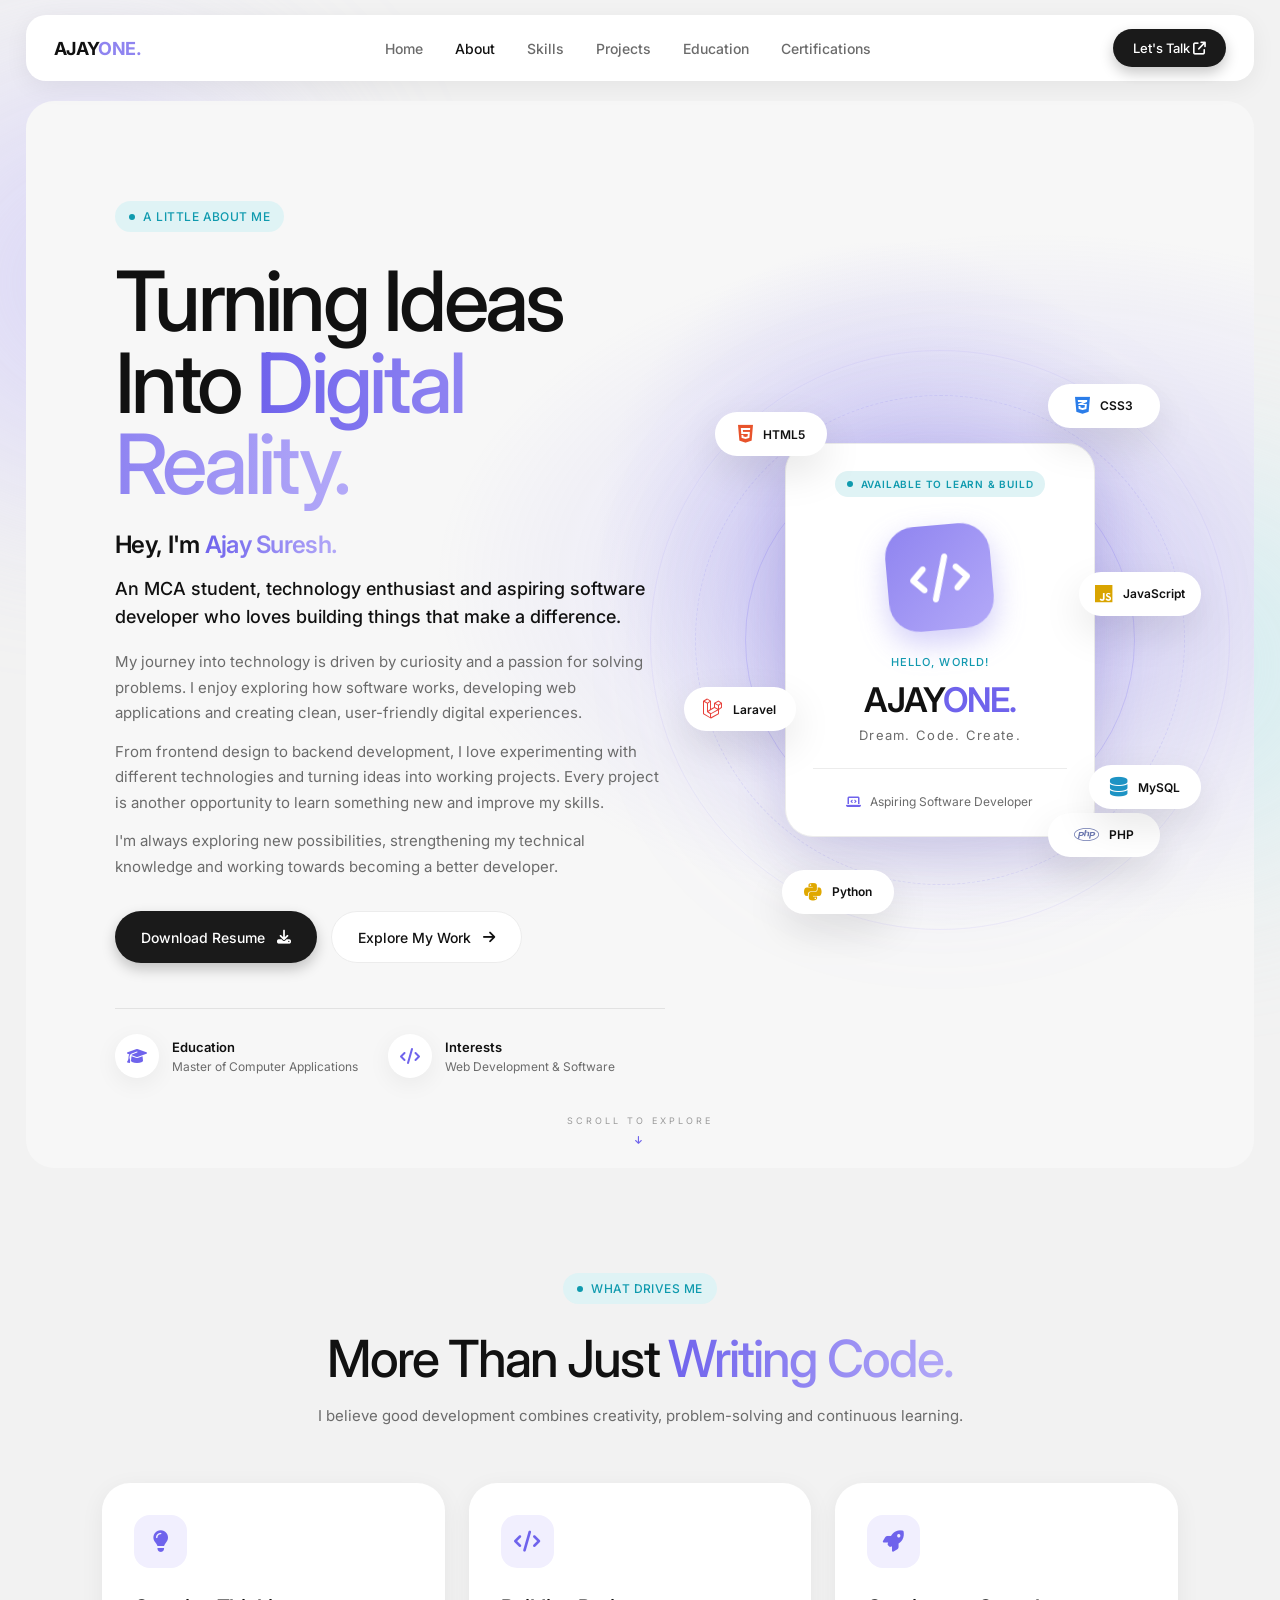
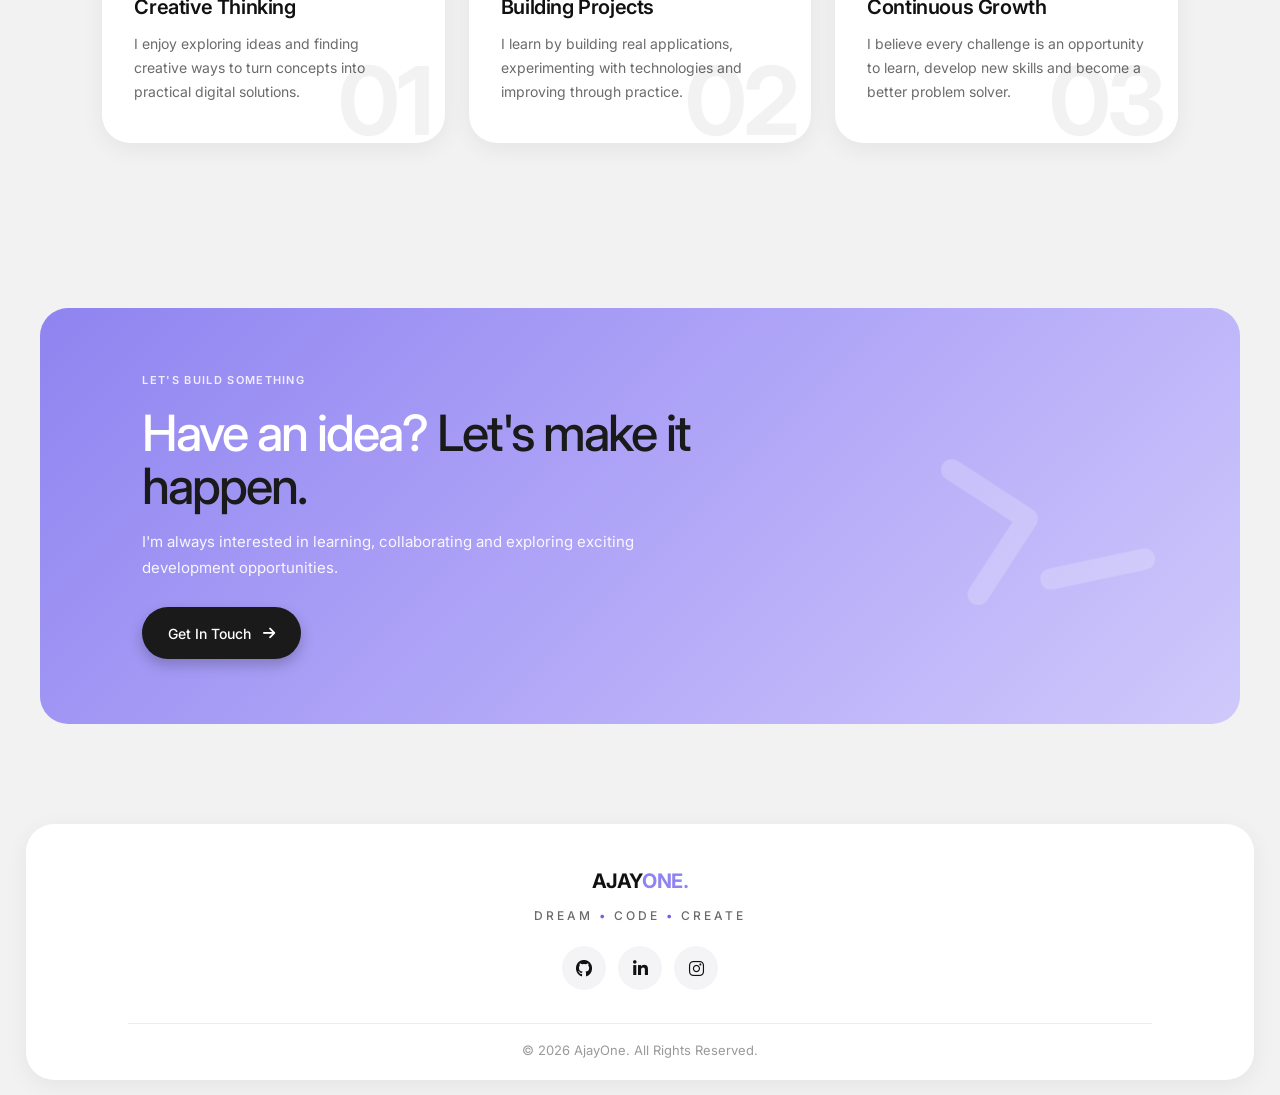
==== commit fc163ff8: "Updated portfolio Website" ====
--- a/about.html
+++ b/about.html
@@ -28,6 +28,8 @@
     <link rel="stylesheet" href="Assets/css/animations.css">
     <link rel="stylesheet" href="Assets/css/about-animations.css">
     <link rel="stylesheet" href="Assets/css/footer.css">
+    <link rel="stylesheet" href="Assets/css/header.css">
+    
 
 </head>
 
@@ -423,6 +425,7 @@
     <script src="Assets/js/components.js"></script>
     <script src="Assets/js/about.js"></script>
     <script src="Assets/js/script.js"></script>
+    <script src="Assets/js/header.js"></script>
 </body>
 
 </html>
--- a/Assets/css/style.css
+++ b/Assets/css/style.css
@@ -597,161 +597,4 @@
 }
 
 
-/* ================================
-   MOBILE RESPONSIVE NAVIGATION
-================================ */
-
-.menu-btn {
-    display: none;
-    background: transparent;
-    border: none;
-    color: #ffffff;
-    font-size: 24px;
-    cursor: pointer;
-    z-index: 1001;
-}
-
-/* Tablet and mobile */
-@media (max-width: 900px) {
-
-    .header {
-        padding: 15px 5%;
-        display: flex;
-        align-items: center;
-        justify-content: space-between;
-    }
-
-    .menu-btn {
-        display: block;
-    }
-
-    .nav-btn {
-        display: none;
-    }
-
-    .navbar {
-        position: absolute;
-        top: 100%;
-        left: 0;
-        width: 100%;
-        background: #15152b;
-        display: flex;
-        flex-direction: column;
-        align-items: center;
-        gap: 0;
-        padding: 10px 0;
-
-        visibility: hidden;
-        opacity: 0;
-        transform: translateY(-10px);
-        pointer-events: none;
-
-        transition: 0.3s ease;
-        z-index: 1000;
-    }
-
-    .navbar.active {
-        visibility: visible;
-        opacity: 1;
-        transform: translateY(0);
-        pointer-events: auto;
-    }
-
-    .navbar a {
-        display: block;
-        width: 100%;
-        text-align: center;
-        padding: 15px;
-        font-size: 16px;
-    }
-
-    .navbar a:hover,
-    .navbar a.active {
-        color: #a99aff;
-        background: rgba(255,255,255,0.05);
-    }
-}
-
-/* Mobile home section */
-@media (max-width: 768px) {
-
-    .home {
-        display: flex;
-        flex-direction: column;
-        text-align: center;
-        padding: 120px 6% 50px;
-        gap: 45px;
-    }
-
-    .home-content {
-        width: 100%;
-    }
-
-    .home-content h1 {
-        font-size: clamp(35px, 9vw, 52px);
-    }
-
-    .description {
-        font-size: 15px;
-        line-height: 1.7;
-    }
-
-    .home-buttons {
-        justify-content: center;
-        flex-wrap: wrap;
-    }
-
-    .social-links {
-        justify-content: center;
-    }
-
-    .stats {
-        justify-content: center;
-        flex-wrap: wrap;
-        gap: 25px;
-    }
-
-    .home-image {
-        width: 100%;
-        max-width: 350px;
-        margin: auto;
-    }
-
-    .profile-card img {
-        max-width: 100%;
-    }
-
-    .marquee {
-        overflow: hidden;
-        width: 100%;
-    }
-}
-
-/* Small mobile screens */
-@media (max-width: 480px) {
-
-    .logo {
-        font-size: 23px;
-    }
-
-    .home {
-        padding-top: 105px;
-    }
-
-    .home-content h1 {
-        font-size: 35px;
-    }
-
-    .home-buttons .btn {
-        width: 100%;
-        justify-content: center;
-    }
-
-    .stats {
-        gap: 18px;
-    }
-
-    .floating-card {
-        transform: scale(0.85);
-    }
-}
+
--- a/Assets/css/footer.css
+++ b/Assets/css/footer.css
@@ -1,15 +1,15 @@
-
 /* ==============================
-   AJAYONE COMMON FOOTER
+   AJAYONE COMMON FOOTER (light design)
 ============================== */
 
 .ajay-footer {
-    width: 100%;
-    margin: 0;
-    padding: 45px 8% 20px;
-    background: #10101b;
-    border-top: 1px solid rgba(255,255,255,0.08);
-    color: #ffffff;
+    width: auto;
+    margin: 20px 2% 15px;
+    padding: 45px 8% 22px;
+    background: #ffffff;
+    border-radius: 28px;
+    box-shadow: 0 6px 24px rgba(0, 0, 0, 0.06);
+    color: #111111;
     text-align: center;
     position: relative;
     z-index: 2;
@@ -23,72 +23,81 @@
 }
 
 .ajay-footer-logo {
-    font-size: 28px;
+    font-size: 20px;
     font-weight: 700;
-    color: #ffffff;
+    letter-spacing: -0.02em;
+    text-transform: uppercase;
+    color: #111111;
     text-decoration: none;
 }
 
 .ajay-footer-logo span {
-    color: #8275e8;
+    color: #8f84f0;
 }
 
 .ajay-footer-tagline {
     margin: 0;
     font-size: 12px;
+    font-weight: 500;
     letter-spacing: 3px;
-    color: #b4b3c5;
+    color: #6b6b6b;
 }
 
 .ajay-footer-tagline span {
-    color: #8275e8;
+    color: #6f63ec;
 }
 
+/* Social icons = round white buttons, black on hover */
 .ajay-footer-social {
     display: flex;
-    gap: 15px;
+    gap: 12px;
     margin: 8px 0;
 }
 
 .ajay-footer-social a {
-    width: 40px;
-    height: 40px;
+    width: 44px;
+    height: 44px;
     display: flex;
     align-items: center;
     justify-content: center;
-    border: 1px solid rgba(255,255,255,0.15);
+    background: #f4f4f6;
+    border: 0;
     border-radius: 50%;
-    color: #ffffff;
+    color: #111111;
+    font-size: 17px;
     text-decoration: none;
     transition: 0.3s ease;
 }
 
 .ajay-footer-social a:hover {
-    background: #8275e8;
-    border-color: #8275e8;
+    background: #1a1a1a;
+    color: #ffffff;
     transform: translateY(-4px);
+    box-shadow: 0 6px 14px rgba(0, 0, 0, 0.22);
 }
 
 .ajay-footer-bottom {
     margin-top: 25px;
     padding-top: 18px;
-    border-top: 1px solid rgba(255,255,255,0.08);
+    border-top: 1px solid #ececec;
 }
 
 .ajay-footer-bottom p {
     margin: 0;
-    color: #9291a5;
+    color: #9a9a9a;
     font-size: 13px;
 }
 
 @media (max-width: 600px) {
 
     .ajay-footer {
+        margin: 20px 2% 12px;
         padding: 35px 5% 18px;
+        border-radius: 22px;
     }
 
     .ajay-footer-logo {
-        font-size: 24px;
+        font-size: 18px;
     }
 
     .ajay-footer-tagline {
@@ -96,4 +105,4 @@
         letter-spacing: 2px;
     }
 
-}
+}
--- a/Assets/css/header.css
+++ b/Assets/css/header.css
@@ -0,0 +1,79 @@
+/* Hamburger Menu Button */
+.menu-btn {
+    display: none;
+    background: transparent;
+    border: none;
+    color: #5145b8;
+    font-size: 25px;
+    cursor: pointer;
+    z-index: 1002;
+}
+
+/* Mobile Responsive Navigation */
+@media (max-width: 768px) {
+
+    .header {
+        padding: 15px 5%;
+        position: relative;
+    }
+
+    .menu-btn {
+        display: block;
+    }
+
+    .navbar {
+        position: absolute;
+        top: 100%;
+        left: 0;
+        width: 100%;
+        background: #ffffff;
+
+        display: flex;
+        flex-direction: column;
+        align-items: center;
+        gap: 0;
+
+        padding: 10px 0;
+        box-shadow: 0 10px 20px rgba(0, 0, 0, 0.08);
+
+        opacity: 0;
+        visibility: hidden;
+        pointer-events: none;
+
+        transform: translateY(-10px);
+        transition: 0.3s ease;
+
+        z-index: 1001;
+    }
+
+    /* IMPORTANT: Must match JavaScript */
+    .navbar.show {
+        opacity: 1;
+        visibility: visible;
+        pointer-events: auto;
+        transform: translateY(0);
+    }
+
+    .navbar a {
+        display: block;
+        width: 100%;
+        text-align: center;
+        padding: 14px 0;
+    }
+
+    .nav-btn {
+        display: none;
+    }
+}
+
+/* Smaller screens */
+@media (max-width: 480px) {
+
+    .logo {
+        font-size: 22px;
+    }
+
+    .menu-btn {
+        font-size: 23px;
+    }
+}
